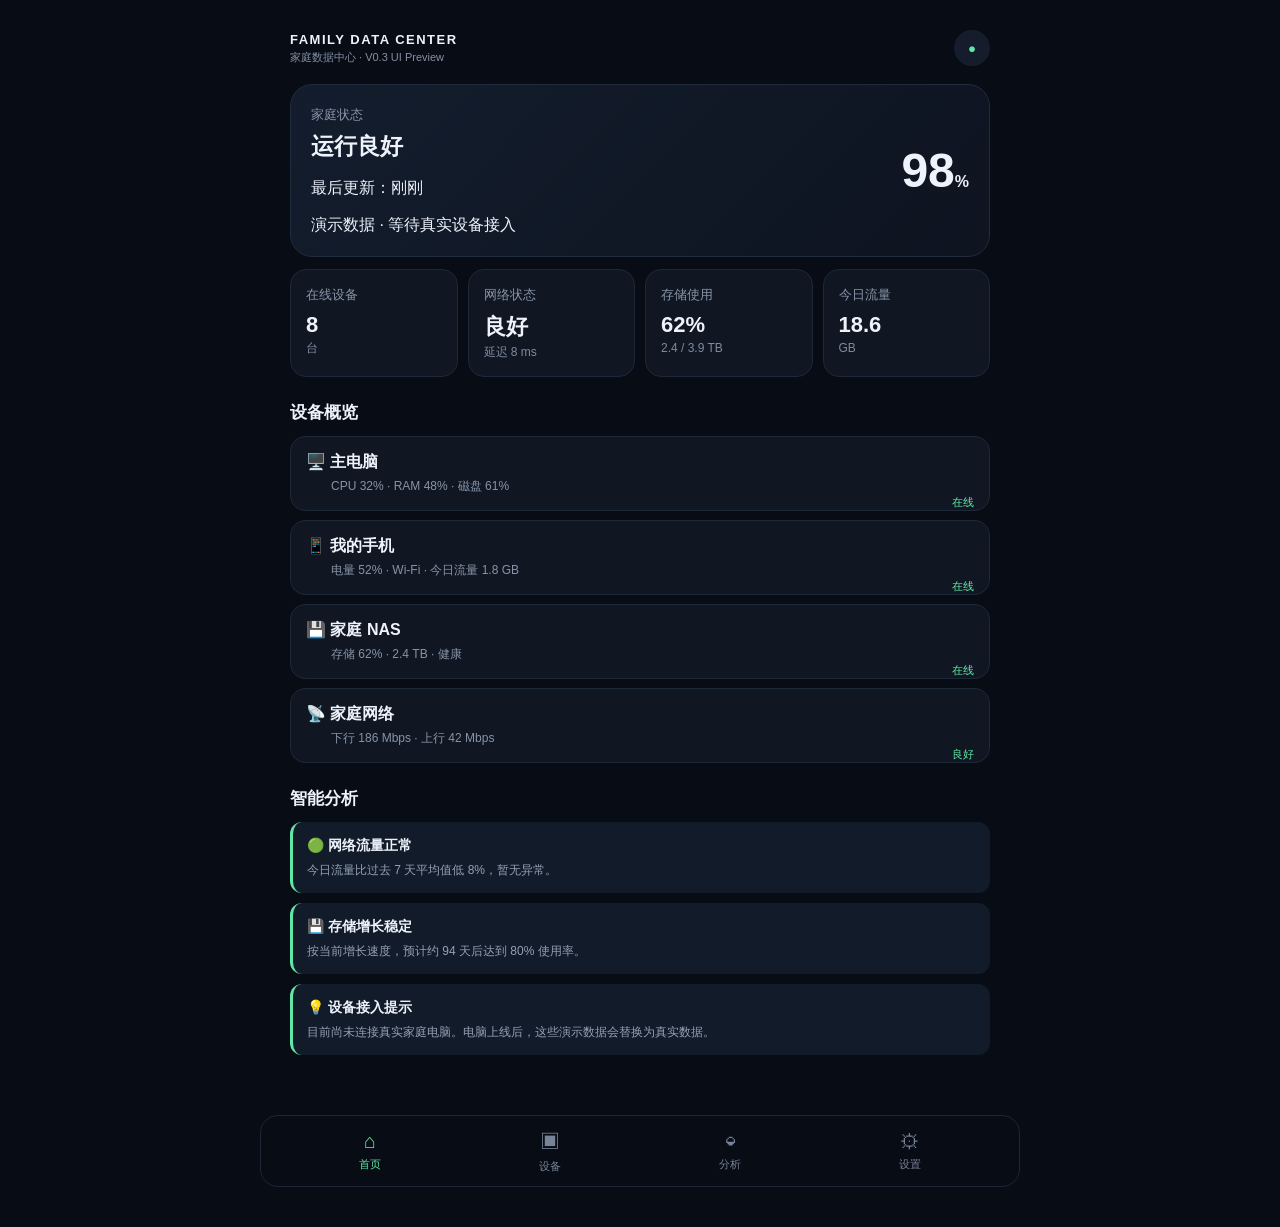
==== index.html @ 9dc11e6b "Upgrade mobile dashboard to V0.3 family data center UI" ====
<!doctype html>
<html lang="zh-CN">
<head>
  <meta charset="UTF-8" />
  <meta name="viewport" content="width=device-width, initial-scale=1, viewport-fit=cover" />
  <meta name="theme-color" content="#080c14" />
  <link rel="manifest" href="manifest.json" />
  <link rel="stylesheet" href="style.css" />
  <title>家庭数据中心</title>
</head>
<body>
  <main class="app">
    <header class="top"><div><b>FAMILY DATA CENTER</b><span>家庭数据中心 · V0.3 UI Preview</span></div><button id="notify">●</button></header>

    <section id="home" class="page active">
      <div class="hero"><div><small>家庭状态</small><h1>运行良好</h1><p>最后更新：<span id="time">刚刚</span></p><div class="source-pill">演示数据 · 等待真实设备接入</div></div><strong>98<em>%</em></strong></div>

      <div class="grid metrics">
        <article><small>在线设备</small><b>8</b><span>台</span></article>
        <article><small>网络状态</small><b>良好</b><span>延迟 8 ms</span></article>
        <article><small>存储使用</small><b>62%</b><span>2.4 / 3.9 TB</span></article>
        <article><small>今日流量</small><b>18.6</b><span>GB</span></article>
      </div>

      <h2>设备概览</h2>
      <div class="list">
        <div class="clickable" data-open="devices"><strong>🖥️ 主电脑</strong><span>CPU 32% · RAM 48% · 磁盘 61%</span><i>在线</i></div>
        <div class="clickable" data-open="devices"><strong>📱 我的手机</strong><span>电量 52% · Wi-Fi · 今日流量 1.8 GB</span><i>在线</i></div>
        <div class="clickable" data-open="devices"><strong>💾 家庭 NAS</strong><span>存储 62% · 2.4 TB · 健康</span><i>在线</i></div>
        <div class="clickable" data-open="devices"><strong>📡 家庭网络</strong><span>下行 186 Mbps · 上行 42 Mbps</span><i>良好</i></div>
      </div>

      <h2>智能分析</h2>
      <div class="insight"><b>🟢 网络流量正常</b><p>今日流量比过去 7 天平均值低 8%，暂无异常。</p></div>
      <div class="insight"><b>💾 存储增长稳定</b><p>按当前增长速度，预计约 94 天后达到 80% 使用率。</p></div>
      <div class="insight warning-insight"><b>💡 设备接入提示</b><p>目前尚未连接真实家庭电脑。电脑上线后，这些演示数据会替换为真实数据。</p></div>
    </section>

    <section id="devices" class="page">
      <h1>设备</h1><p class="sub">家庭设备统一管理</p>
      <div class="device-filter"><button class="selected">全部 8</button><button>电脑 2</button><button>手机 1</button><button>网络 1</button><button>IoT 4</button></div>
      <div class="device-card"><div class="device-title"><b>🖥️ 主电脑</b><i>● 在线</i></div><small>Windows PC · 演示数据</small><div class="bars"><span>CPU <b>32%</b><i style="width:32%"></i></span><span>RAM <b>48%</b><i style="width:48%"></i></span><span>磁盘 <b>61%</b><i style="width:61%"></i></span></div><div class="mini-grid"><span>今日流量<b>8.4 GB</b></span><span>运行时间<b>16.4 h</b></span></div></div>
      <div class="device-card"><div class="device-title"><b>📱 我的手机</b><i>● 在线</i></div><small>Android · Wi-Fi</small><div class="mini-grid"><span>电量<b>52%</b></span><span>今日流量<b>1.8 GB</b></span><span>存储<b>68%</b></span><span>网络<b>良好</b></span></div></div>
      <div class="device-card"><div class="device-title"><b>💾 家庭 NAS</b><i>● 在线</i></div><small>家庭存储服务器</small><div class="mini-grid"><span>存储<b>2.4 / 3.9 TB</b></span><span>使用率<b>62%</b></span><span>健康<b>正常</b></span><span>增长<b>+42 GB/周</b></span></div></div>
      <div class="device-card"><div class="device-title"><b>📡 路由器</b><i>● 在线</i></div><small>家庭网络核心设备</small><div class="mini-grid"><span>设备<b>8 台</b></span><span>延迟<b>8 ms</b></span><span>下行<b>186 Mbps</b></span><span>上行<b>42 Mbps</b></span></div></div>
      <div class="device-card muted-card"><b>🏠 其他 IoT 设备</b><p>电视 · 摄像头 · 智能插座 · 其他设备</p><small>4 台 · 演示占位</small></div>
    </section>

    <section id="analysis" class="page">
      <h1>分析</h1><p class="sub">家庭数据趋势与预测</p>
      <div class="period"><button class="selected">24 小时</button><button>7 天</button><button>30 天</button></div>
      <div class="chart"><div class="chart-head"><b>CPU 使用率</b><span>平均 37%</span></div><div class="columns"><i style="height:35%"></i><i style="height:42%"></i><i style="height:31%"></i><i style="height:28%"></i><i style="height:55%"></i><i style="height:47%"></i><i style="height:38%"></i><i style="height:32%"></i><i style="height:44%"></i><i style="height:36%"></i><i style="height:29%"></i><i style="height:41%"></i></div></div>
      <div class="chart"><div class="chart-head"><b>网络流量</b><span>今日 18.6 GB</span></div><div class="network-line">▁▂▃▂▄▆▅▃▂▄▃▂▅▃</div></div>
      <div class="grid stats"><article><small>平均 CPU</small><b>37%</b><span>正常</span></article><article><small>平均 RAM</small><b>45%</b><span>稳定</span></article><article><small>今日流量</small><b>18.6 GB</b><span>↓ 8%</span></article><article><small>在线时长</small><b>16.4 h</b><span>较昨日 +1.2 h</span></article></div>
      <h2>存储预测</h2><div class="forecast"><div><small>当前使用</small><b>62%</b></div><div class="forecast-bar"><i style="width:62%"></i></div><p>预计 <strong>94 天</strong> 后达到 80% 使用率；约 <strong>8.6 个月</strong>后需要扩容。</p></div>
      <h2>异常检测</h2><div class="warning">🟢 <b>暂无高优先级异常</b><span>最近检查：刚刚</span></div>
    </section>

    <section id="settings" class="page"><h1>设置</h1><p class="sub">家庭数据中心配置</p><div class="settings"><div>👤 账户与家庭 <span>›</span></div><div>📱 数据源与设备 <span>›</span></div><div>🔄 同步设置 <span>自动</span></div><div>🔔 通知 <span>已开启</span></div><div>🤖 智能分析 <span>已开启</span></div><div>🔒 隐私与安全 <span>本地优先 ›</span></div><div>🗄️ 数据保存 <span>90 天</span></div><div>ℹ️ 关于 <span>V0.3</span></div></div><div class="privacy-note">🔐 真实家庭数据不会放入这个公开预览站。以后电脑采集的数据将保存在你的私有家庭数据中心。</div></section>
  </main>
  <nav><button data-page="home" class="active">⌂<span>首页</span></button><button data-page="devices">▣<span>设备</span></button><button data-page="analysis">◒<span>分析</span></button><button data-page="settings">⚙<span>设置</span></button></nav>
  <script src="app.js"></script>
</body>
</html>
---- style.css ----
*{box-sizing:border-box}body{margin:0;background:#080c14;color:#eef3fb;font-family:-apple-system,BlinkMacSystemFont,"Segoe UI",sans-serif;padding-bottom:82px}.app{max-width:760px;margin:auto;padding:18px}.top{display:flex;justify-content:space-between;align-items:center;margin-bottom:18px}.top b{display:block;font-size:13px;letter-spacing:1.5px}.top span{font-size:11px;color:#8390a4}.top button{border:0;background:#151d2c;color:#61e6a7;border-radius:50%;width:36px;height:36px}.page{display:none}.page.active{display:block}h1{font-size:29px;margin:8px 0}h2{font-size:17px;margin:24px 0 12px}.sub,small{color:#8794a8;font-size:13px}.hero{display:flex;justify-content:space-between;align-items:center;background:linear-gradient(135deg,#131d2d,#0e1420);border:1px solid #202b3d;border-radius:22px;padding:20px;margin-bottom:12px}.hero h1{font-size:23px;margin:7px 0}.hero strong{font-size:48px}.hero em{font-size:16px;font-style:normal}.grid{display:grid;grid-template-columns:1fr 1fr;gap:10px}.metrics article,.stats article{background:#101722;border:1px solid #1d2838;border-radius:16px;padding:15px}.metrics b,.stats b{display:block;font-size:22px;margin-top:8px}.metrics span{color:#7e8ba0;font-size:12px}.list>div,.settings>div{background:#101722;border:1px solid #1d2838;border-radius:15px;padding:15px;margin:9px 0}.list span{display:block;color:#8794a8;font-size:12px;margin:5px 0 0 25px}.list i{float:right;color:#62e7a7;font-size:11px;font-style:normal}.insight{background:#111b29;border-left:3px solid #61e6a7;border-radius:12px;padding:14px;margin:10px 0}.insight b{font-size:14px}.insight p{color:#94a0b3;font-size:12px;margin:7px 0 0}.device-card,.chart{background:#101722;border:1px solid #1d2838;border-radius:17px;padding:17px;margin:11px 0}.device-card b{font-size:16px}.device-card p,.device-card small{color:#8d99ab;font-size:12px}.bars span{display:block;font-size:11px;color:#8d99ab;margin:11px 0}.bars i{display:block;height:7px;background:#61e6a7;border-radius:8px;margin-top:5px}.columns{height:130px;margin-top:15px;display:flex;align-items:flex-end;gap:5px;font-size:0;background:repeating-linear-gradient(to top,#1c2737 0 1px,transparent 1px 32px)}.columns::after{content:"";display:block;height:var(--h);background:#61e6a7}.fake-line{font-size:35px;letter-spacing:4px;color:#61e6a7;overflow:hidden;margin-top:15px}.warning{padding:15px;border-radius:14px;background:#151c27;color:#9aa6b8;margin-top:12px}.settings span{float:right;color:#7f8ca0;font-size:12px}nav{position:fixed;bottom:0;left:0;right:0;height:72px;background:rgba(9,13,21,.96);border-top:1px solid #1d2737;display:flex;justify-content:center;z-index:5}nav button{width:25%;max-width:180px;border:0;background:none;color:#778398;font-size:20px}nav button span{display:block;font-size:11px;margin-top:4px}nav button.active{color:#61e6a7}@media(min-width:700px){.grid.metrics{grid-template-columns:repeat(4,1fr)}body{padding-bottom:20px}.app{padding:30px}.page{min-height:650px}nav{position:static;border:1px solid #1d2737;border-radius:18px;margin:20px auto;max-width:760px}}
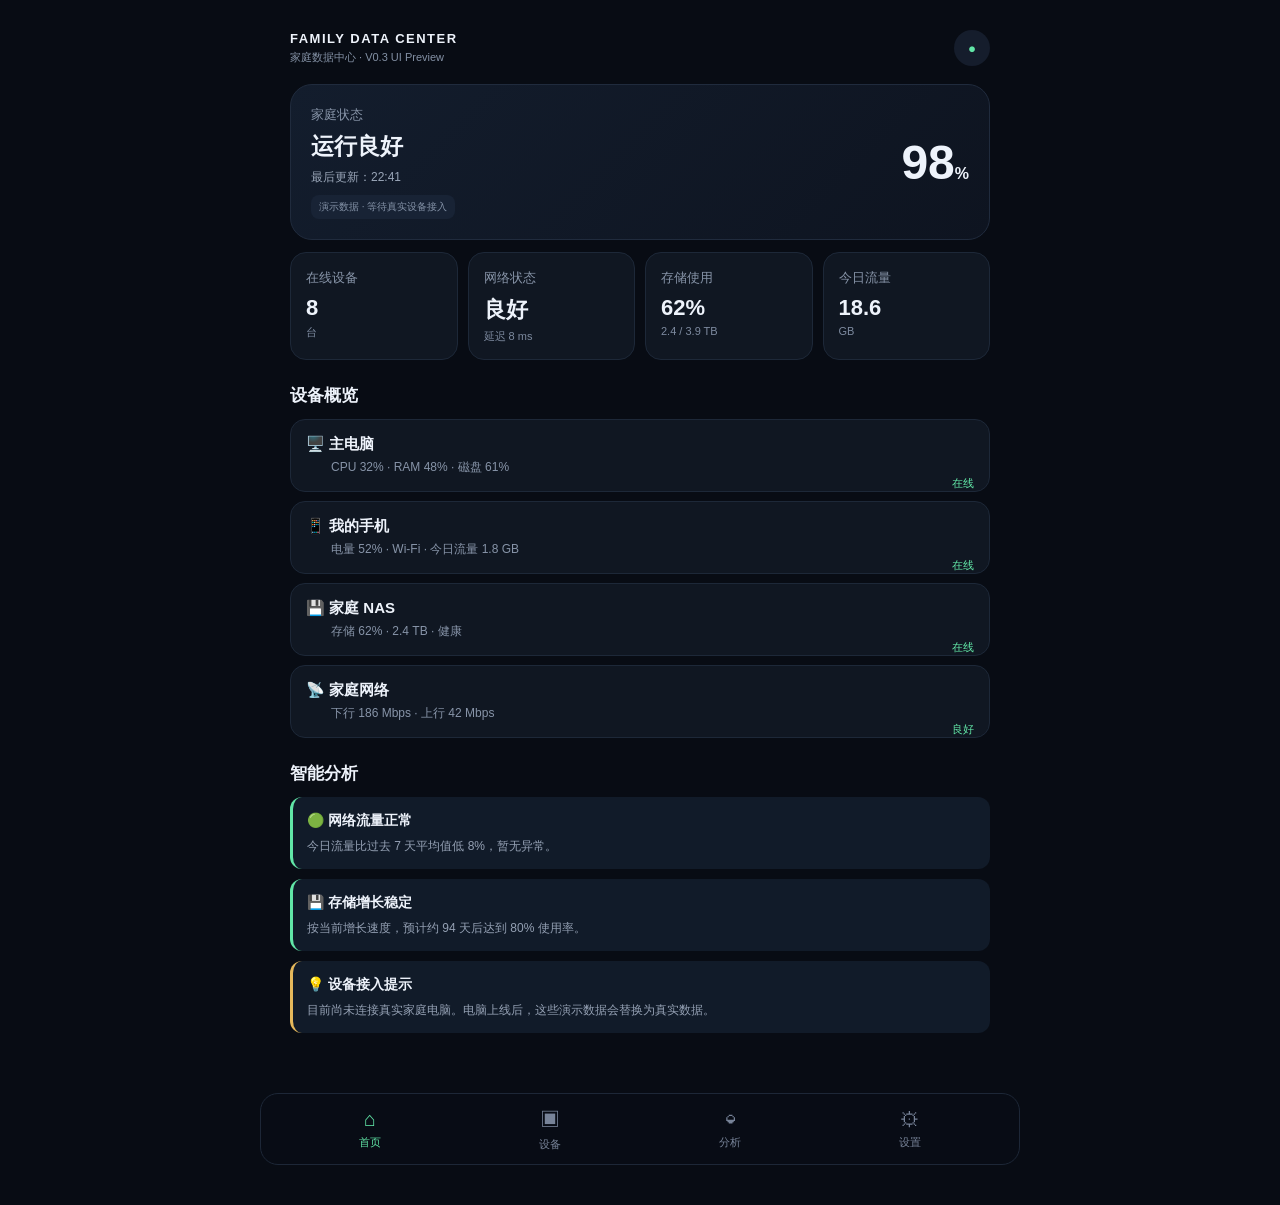
==== commit e8bff6f2: "Add V0.3 device detail screen" ====
--- a/index.html
+++ b/index.html
@@ -1,64 +1,13 @@
 <!doctype html>
 <html lang="zh-CN">
-<head>
-  <meta charset="UTF-8" />
-  <meta name="viewport" content="width=device-width, initial-scale=1, viewport-fit=cover" />
-  <meta name="theme-color" content="#080c14" />
-  <link rel="manifest" href="manifest.json" />
-  <link rel="stylesheet" href="style.css" />
-  <title>家庭数据中心</title>
-</head>
+<head><meta charset="UTF-8" /><meta name="viewport" content="width=device-width, initial-scale=1, viewport-fit=cover" /><meta name="theme-color" content="#080c14" /><link rel="manifest" href="manifest.json" /><link rel="stylesheet" href="style.css" /><title>家庭数据中心</title></head>
 <body>
-  <main class="app">
-    <header class="top"><div><b>FAMILY DATA CENTER</b><span>家庭数据中心 · V0.3 UI Preview</span></div><button id="notify">●</button></header>
-
-    <section id="home" class="page active">
-      <div class="hero"><div><small>家庭状态</small><h1>运行良好</h1><p>最后更新：<span id="time">刚刚</span></p><div class="source-pill">演示数据 · 等待真实设备接入</div></div><strong>98<em>%</em></strong></div>
-
-      <div class="grid metrics">
-        <article><small>在线设备</small><b>8</b><span>台</span></article>
-        <article><small>网络状态</small><b>良好</b><span>延迟 8 ms</span></article>
-        <article><small>存储使用</small><b>62%</b><span>2.4 / 3.9 TB</span></article>
-        <article><small>今日流量</small><b>18.6</b><span>GB</span></article>
-      </div>
-
-      <h2>设备概览</h2>
-      <div class="list">
-        <div class="clickable" data-open="devices"><strong>🖥️ 主电脑</strong><span>CPU 32% · RAM 48% · 磁盘 61%</span><i>在线</i></div>
-        <div class="clickable" data-open="devices"><strong>📱 我的手机</strong><span>电量 52% · Wi-Fi · 今日流量 1.8 GB</span><i>在线</i></div>
-        <div class="clickable" data-open="devices"><strong>💾 家庭 NAS</strong><span>存储 62% · 2.4 TB · 健康</span><i>在线</i></div>
-        <div class="clickable" data-open="devices"><strong>📡 家庭网络</strong><span>下行 186 Mbps · 上行 42 Mbps</span><i>良好</i></div>
-      </div>
-
-      <h2>智能分析</h2>
-      <div class="insight"><b>🟢 网络流量正常</b><p>今日流量比过去 7 天平均值低 8%，暂无异常。</p></div>
-      <div class="insight"><b>💾 存储增长稳定</b><p>按当前增长速度，预计约 94 天后达到 80% 使用率。</p></div>
-      <div class="insight warning-insight"><b>💡 设备接入提示</b><p>目前尚未连接真实家庭电脑。电脑上线后，这些演示数据会替换为真实数据。</p></div>
-    </section>
-
-    <section id="devices" class="page">
-      <h1>设备</h1><p class="sub">家庭设备统一管理</p>
-      <div class="device-filter"><button class="selected">全部 8</button><button>电脑 2</button><button>手机 1</button><button>网络 1</button><button>IoT 4</button></div>
-      <div class="device-card"><div class="device-title"><b>🖥️ 主电脑</b><i>● 在线</i></div><small>Windows PC · 演示数据</small><div class="bars"><span>CPU <b>32%</b><i style="width:32%"></i></span><span>RAM <b>48%</b><i style="width:48%"></i></span><span>磁盘 <b>61%</b><i style="width:61%"></i></span></div><div class="mini-grid"><span>今日流量<b>8.4 GB</b></span><span>运行时间<b>16.4 h</b></span></div></div>
-      <div class="device-card"><div class="device-title"><b>📱 我的手机</b><i>● 在线</i></div><small>Android · Wi-Fi</small><div class="mini-grid"><span>电量<b>52%</b></span><span>今日流量<b>1.8 GB</b></span><span>存储<b>68%</b></span><span>网络<b>良好</b></span></div></div>
-      <div class="device-card"><div class="device-title"><b>💾 家庭 NAS</b><i>● 在线</i></div><small>家庭存储服务器</small><div class="mini-grid"><span>存储<b>2.4 / 3.9 TB</b></span><span>使用率<b>62%</b></span><span>健康<b>正常</b></span><span>增长<b>+42 GB/周</b></span></div></div>
-      <div class="device-card"><div class="device-title"><b>📡 路由器</b><i>● 在线</i></div><small>家庭网络核心设备</small><div class="mini-grid"><span>设备<b>8 台</b></span><span>延迟<b>8 ms</b></span><span>下行<b>186 Mbps</b></span><span>上行<b>42 Mbps</b></span></div></div>
-      <div class="device-card muted-card"><b>🏠 其他 IoT 设备</b><p>电视 · 摄像头 · 智能插座 · 其他设备</p><small>4 台 · 演示占位</small></div>
-    </section>
-
-    <section id="analysis" class="page">
-      <h1>分析</h1><p class="sub">家庭数据趋势与预测</p>
-      <div class="period"><button class="selected">24 小时</button><button>7 天</button><button>30 天</button></div>
-      <div class="chart"><div class="chart-head"><b>CPU 使用率</b><span>平均 37%</span></div><div class="columns"><i style="height:35%"></i><i style="height:42%"></i><i style="height:31%"></i><i style="height:28%"></i><i style="height:55%"></i><i style="height:47%"></i><i style="height:38%"></i><i style="height:32%"></i><i style="height:44%"></i><i style="height:36%"></i><i style="height:29%"></i><i style="height:41%"></i></div></div>
-      <div class="chart"><div class="chart-head"><b>网络流量</b><span>今日 18.6 GB</span></div><div class="network-line">▁▂▃▂▄▆▅▃▂▄▃▂▅▃</div></div>
-      <div class="grid stats"><article><small>平均 CPU</small><b>37%</b><span>正常</span></article><article><small>平均 RAM</small><b>45%</b><span>稳定</span></article><article><small>今日流量</small><b>18.6 GB</b><span>↓ 8%</span></article><article><small>在线时长</small><b>16.4 h</b><span>较昨日 +1.2 h</span></article></div>
-      <h2>存储预测</h2><div class="forecast"><div><small>当前使用</small><b>62%</b></div><div class="forecast-bar"><i style="width:62%"></i></div><p>预计 <strong>94 天</strong> 后达到 80% 使用率；约 <strong>8.6 个月</strong>后需要扩容。</p></div>
-      <h2>异常检测</h2><div class="warning">🟢 <b>暂无高优先级异常</b><span>最近检查：刚刚</span></div>
-    </section>
-
-    <section id="settings" class="page"><h1>设置</h1><p class="sub">家庭数据中心配置</p><div class="settings"><div>👤 账户与家庭 <span>›</span></div><div>📱 数据源与设备 <span>›</span></div><div>🔄 同步设置 <span>自动</span></div><div>🔔 通知 <span>已开启</span></div><div>🤖 智能分析 <span>已开启</span></div><div>🔒 隐私与安全 <span>本地优先 ›</span></div><div>🗄️ 数据保存 <span>90 天</span></div><div>ℹ️ 关于 <span>V0.3</span></div></div><div class="privacy-note">🔐 真实家庭数据不会放入这个公开预览站。以后电脑采集的数据将保存在你的私有家庭数据中心。</div></section>
-  </main>
-  <nav><button data-page="home" class="active">⌂<span>首页</span></button><button data-page="devices">▣<span>设备</span></button><button data-page="analysis">◒<span>分析</span></button><button data-page="settings">⚙<span>设置</span></button></nav>
-  <script src="app.js"></script>
-</body>
-</html>+<main class="app">
+<header class="top"><div><b>FAMILY DATA CENTER</b><span>家庭数据中心 · V0.3 UI Preview</span></div><button id="notify">●</button></header>
+<section id="home" class="page active"><div class="hero"><div><small>家庭状态</small><h1>运行良好</h1><p>最后更新：<span id="time">刚刚</span></p><div class="source-pill">演示数据 · 等待真实设备接入</div></div><strong>98<em>%</em></strong></div><div class="grid metrics"><article><small>在线设备</small><b>8</b><span>台</span></article><article><small>网络状态</small><b>良好</b><span>延迟 8 ms</span></article><article><small>存储使用</small><b>62%</b><span>2.4 / 3.9 TB</span></article><article><small>今日流量</small><b>18.6</b><span>GB</span></article></div><h2>设备概览</h2><div class="list"><div class="clickable" data-open="device-detail" data-device="pc"><strong>🖥️ 主电脑</strong><span>CPU 32% · RAM 48% · 磁盘 61%</span><i>在线</i></div><div class="clickable" data-open="device-detail" data-device="phone"><strong>📱 我的手机</strong><span>电量 52% · Wi-Fi · 今日流量 1.8 GB</span><i>在线</i></div><div class="clickable" data-open="device-detail" data-device="nas"><strong>💾 家庭 NAS</strong><span>存储 62% · 2.4 TB · 健康</span><i>在线</i></div><div class="clickable" data-open="device-detail" data-device="router"><strong>📡 家庭网络</strong><span>下行 186 Mbps · 上行 42 Mbps</span><i>良好</i></div></div><h2>智能分析</h2><div class="insight"><b>🟢 网络流量正常</b><p>今日流量比过去 7 天平均值低 8%，暂无异常。</p></div><div class="insight"><b>💾 存储增长稳定</b><p>按当前增长速度，预计约 94 天后达到 80% 使用率。</p></div><div class="insight warning-insight"><b>💡 设备接入提示</b><p>目前尚未连接真实家庭电脑。电脑上线后，这些演示数据会替换为真实数据。</p></div></section>
+<section id="devices" class="page"><h1>设备</h1><p class="sub">家庭设备统一管理</p><div class="device-filter"><button class="selected">全部 8</button><button>电脑 2</button><button>手机 1</button><button>网络 1</button><button>IoT 4</button></div><div class="device-card clickable" data-open="device-detail" data-device="pc"><div class="device-title"><b>🖥️ 主电脑</b><i>● 在线</i></div><small>Windows PC · 演示数据</small><div class="bars"><span>CPU <b>32%</b><i style="width:32%"></i></span><span>RAM <b>48%</b><i style="width:48%"></i></span><span>磁盘 <b>61%</b><i style="width:61%"></i></span></div><div class="mini-grid"><span>今日流量<b>8.4 GB</b></span><span>运行时间<b>16.4 h</b></span></div><div class="tap-hint">点击查看完整数据 ›</div></div><div class="device-card clickable" data-open="device-detail" data-device="phone"><div class="device-title"><b>📱 我的手机</b><i>● 在线</i></div><small>Android · Wi-Fi</small><div class="mini-grid"><span>电量<b>52%</b></span><span>今日流量<b>1.8 GB</b></span><span>存储<b>68%</b></span><span>网络<b>良好</b></span></div><div class="tap-hint">点击查看完整数据 ›</div></div><div class="device-card clickable" data-open="device-detail" data-device="nas"><div class="device-title"><b>💾 家庭 NAS</b><i>● 在线</i></div><small>家庭存储服务器</small><div class="mini-grid"><span>存储<b>2.4 / 3.9 TB</b></span><span>使用率<b>62%</b></span><span>健康<b>正常</b></span><span>增长<b>+42 GB/周</b></span></div><div class="tap-hint">点击查看完整数据 ›</div></div><div class="device-card clickable" data-open="device-detail" data-device="router"><div class="device-title"><b>📡 路由器</b><i>● 在线</i></div><small>家庭网络核心设备</small><div class="mini-grid"><span>设备<b>8 台</b></span><span>延迟<b>8 ms</b></span><span>下行<b>186 Mbps</b></span><span>上行<b>42 Mbps</b></span></div><div class="tap-hint">点击查看完整数据 ›</div></div><div class="device-card muted-card"><b>🏠 其他 IoT 设备</b><p>电视 · 摄像头 · 智能插座 · 其他设备</p><small>4 台 · 演示占位</small></div></section>
+<section id="device-detail" class="page"><button class="back-btn" data-back="devices">‹ 返回设备</button><div class="detail-head"><div><div id="detail-icon" class="detail-icon">🖥️</div><small id="detail-type">Windows PC</small><h1 id="detail-name">主电脑</h1><span class="online-badge">● 在线</span></div></div><div class="grid detail-stats"><article><small>CPU</small><b id="detail-cpu">32%</b><span>当前使用率</span></article><article><small>RAM</small><b id="detail-ram">48%</b><span>当前使用率</span></article><article><small>磁盘</small><b id="detail-disk">61%</b><span>当前使用率</span></article><article><small>今日流量</small><b id="detail-traffic">8.4 GB</b><span>上传 + 下载</span></article></div><div class="chart"><div class="chart-head"><b>最近 24 小时</b><span>CPU</span></div><div class="columns"><i style="height:32%"></i><i style="height:38%"></i><i style="height:27%"></i><i style="height:44%"></i><i style="height:52%"></i><i style="height:41%"></i><i style="height:35%"></i><i style="height:48%"></i><i style="height:37%"></i><i style="height:30%"></i><i style="height:43%"></i><i style="height:34%"></i></div></div><div class="detail-section"><h2>设备信息</h2><div class="info-list"><div>状态 <b>在线</b></div><div>首次接入 <b>今天</b></div><div>最后更新 <b id="detail-updated">刚刚</b></div><div>数据来源 <b>演示数据</b></div></div></div><div class="detail-section"><h2>智能判断</h2><div class="insight"><b>🟢 当前状态正常</b><p>CPU、内存和网络活动都在正常范围内，暂未发现异常。</p></div></div></section>
+<section id="analysis" class="page"><h1>分析</h1><p class="sub">家庭数据趋势与预测</p><div class="period"><button class="selected">24 小时</button><button>7 天</button><button>30 天</button></div><div class="chart"><div class="chart-head"><b>CPU 使用率</b><span>平均 37%</span></div><div class="columns"><i style="height:35%"></i><i style="height:42%"></i><i style="height:31%"></i><i style="height:28%"></i><i style="height:55%"></i><i style="height:47%"></i><i style="height:38%"></i><i style="height:32%"></i><i style="height:44%"></i><i style="height:36%"></i><i style="height:29%"></i><i style="height:41%"></i></div></div><div class="chart"><div class="chart-head"><b>网络流量</b><span>今日 18.6 GB</span></div><div class="network-line">▁▂▃▂▄▆▅▃▂▄▃▂▅▃</div></div><div class="grid stats"><article><small>平均 CPU</small><b>37%</b><span>正常</span></article><article><small>平均 RAM</small><b>45%</b><span>稳定</span></article><article><small>今日流量</small><b>18.6 GB</b><span>↓ 8%</span></article><article><small>在线时长</small><b>16.4 h</b><span>较昨日 +1.2 h</span></article></div><h2>存储预测</h2><div class="forecast"><div><small>当前使用</small><b>62%</b></div><div class="forecast-bar"><i style="width:62%"></i></div><p>预计 <strong>94 天</strong> 后达到 80% 使用率；约 <strong>8.6 个月</strong>后需要扩容。</p></div><h2>异常检测</h2><div class="warning">🟢 <b>暂无高优先级异常</b><span>最近检查：刚刚</span></div></section>
+<section id="settings" class="page"><h1>设置</h1><p class="sub">家庭数据中心配置</p><div class="settings"><div>👤 账户与家庭 <span>›</span></div><div>📱 数据源与设备 <span>›</span></div><div>🔄 同步设置 <span>自动</span></div><div>🔔 通知 <span>已开启</span></div><div>🤖 智能分析 <span>已开启</span></div><div>🔒 隐私与安全 <span>本地优先 ›</span></div><div>🗄️ 数据保存 <span>90 天</span></div><div>ℹ️ 关于 <span>V0.3</span></div></div><div class="privacy-note">🔐 真实家庭数据不会放入这个公开预览站。以后电脑采集的数据将保存在你的私有家庭数据中心。</div></section>
+</main><nav><button data-page="home" class="active">⌂<span>首页</span></button><button data-page="devices">▣<span>设备</span></button><button data-page="analysis">◒<span>分析</span></button><button data-page="settings">⚙<span>设置</span></button></nav><script src="app.js"></script>
+</body></html>
--- a/style.css
+++ b/style.css
@@ -1 +1 @@
-*{box-sizing:border-box}body{margin:0;background:#080c14;color:#eef3fb;font-family:-apple-system,BlinkMacSystemFont,"Segoe UI",sans-serif;padding-bottom:82px}.app{max-width:760px;margin:auto;padding:18px}.top{display:flex;justify-content:space-between;align-items:center;margin-bottom:18px}.top b{display:block;font-size:13px;letter-spacing:1.5px}.top span{font-size:11px;color:#8390a4}.top button{border:0;background:#151d2c;color:#61e6a7;border-radius:50%;width:36px;height:36px}.page{display:none}.page.active{display:block}h1{font-size:29px;margin:8px 0}h2{font-size:17px;margin:24px 0 12px}.sub,small{color:#8794a8;font-size:13px}.hero{display:flex;justify-content:space-between;align-items:center;background:linear-gradient(135deg,#131d2d,#0e1420);border:1px solid #202b3d;border-radius:22px;padding:20px;margin-bottom:12px}.hero h1{font-size:23px;margin:7px 0}.hero strong{font-size:48px}.hero em{font-size:16px;font-style:normal}.grid{display:grid;grid-template-columns:1fr 1fr;gap:10px}.metrics article,.stats article{background:#101722;border:1px solid #1d2838;border-radius:16px;padding:15px}.metrics b,.stats b{display:block;font-size:22px;margin-top:8px}.metrics span{color:#7e8ba0;font-size:12px}.list>div,.settings>div{background:#101722;border:1px solid #1d2838;border-radius:15px;padding:15px;margin:9px 0}.list span{display:block;color:#8794a8;font-size:12px;margin:5px 0 0 25px}.list i{float:right;color:#62e7a7;font-size:11px;font-style:normal}.insight{background:#111b29;border-left:3px solid #61e6a7;border-radius:12px;padding:14px;margin:10px 0}.insight b{font-size:14px}.insight p{color:#94a0b3;font-size:12px;margin:7px 0 0}.device-card,.chart{background:#101722;border:1px solid #1d2838;border-radius:17px;padding:17px;margin:11px 0}.device-card b{font-size:16px}.device-card p,.device-card small{color:#8d99ab;font-size:12px}.bars span{display:block;font-size:11px;color:#8d99ab;margin:11px 0}.bars i{display:block;height:7px;background:#61e6a7;border-radius:8px;margin-top:5px}.columns{height:130px;margin-top:15px;display:flex;align-items:flex-end;gap:5px;font-size:0;background:repeating-linear-gradient(to top,#1c2737 0 1px,transparent 1px 32px)}.columns::after{content:"";display:block;height:var(--h);background:#61e6a7}.fake-line{font-size:35px;letter-spacing:4px;color:#61e6a7;overflow:hidden;margin-top:15px}.warning{padding:15px;border-radius:14px;background:#151c27;color:#9aa6b8;margin-top:12px}.settings span{float:right;color:#7f8ca0;font-size:12px}nav{position:fixed;bottom:0;left:0;right:0;height:72px;background:rgba(9,13,21,.96);border-top:1px solid #1d2737;display:flex;justify-content:center;z-index:5}nav button{width:25%;max-width:180px;border:0;background:none;color:#778398;font-size:20px}nav button span{display:block;font-size:11px;margin-top:4px}nav button.active{color:#61e6a7}@media(min-width:700px){.grid.metrics{grid-template-columns:repeat(4,1fr)}body{padding-bottom:20px}.app{padding:30px}.page{min-height:650px}nav{position:static;border:1px solid #1d2737;border-radius:18px;margin:20px auto;max-width:760px}}
+*{box-sizing:border-box}body{margin:0;background:#080c14;color:#eef3fb;font-family:-apple-system,BlinkMacSystemFont,"Segoe UI",sans-serif;padding-bottom:82px}.app{max-width:760px;margin:auto;padding:18px}.top{display:flex;justify-content:space-between;align-items:center;margin-bottom:18px}.top b{display:block;font-size:13px;letter-spacing:1.5px}.top span{display:block;font-size:11px;color:#8390a4;margin-top:4px}.top button{border:0;background:#151d2c;color:#61e6a7;border-radius:50%;width:36px;height:36px}.page{display:none}.page.active{display:block}h1{font-size:29px;margin:8px 0}h2{font-size:17px;margin:24px 0 12px}.sub,small{color:#8794a8;font-size:13px}.hero{display:flex;justify-content:space-between;align-items:center;background:linear-gradient(135deg,#131d2d,#0e1420);border:1px solid #202b3d;border-radius:22px;padding:20px;margin-bottom:12px}.hero h1{font-size:23px;margin:7px 0}.hero strong{font-size:48px}.hero em{font-size:16px;font-style:normal}.hero p{margin:0 0 9px;color:#9aa6b8;font-size:12px}.source-pill{display:inline-block;padding:5px 8px;border-radius:8px;background:#182335;color:#8492a7;font-size:10px}.grid{display:grid;grid-template-columns:1fr 1fr;gap:10px}.metrics article,.stats article{background:#101722;border:1px solid #1d2838;border-radius:16px;padding:15px}.metrics b,.stats b{display:block;font-size:22px;margin-top:8px}.metrics span,.stats span{color:#7e8ba0;font-size:11px;display:block;margin-top:4px}.list>div,.settings>div{background:#101722;border:1px solid #1d2838;border-radius:15px;padding:15px;margin:9px 0}.list .clickable{cursor:pointer}.list strong{font-size:15px}.list span{display:block;color:#8794a8;font-size:12px;margin:5px 0 0 25px}.list i{float:right;color:#62e7a7;font-size:11px;font-style:normal}.insight{background:#111b29;border-left:3px solid #61e6a7;border-radius:12px;padding:14px;margin:10px 0}.warning-insight{border-left-color:#e5b85b}.insight b{font-size:14px}.insight p{color:#94a0b3;font-size:12px;margin:7px 0 0;line-height:1.5}.device-filter,.period{display:flex;gap:7px;overflow:auto;padding:3px 0 7px}.device-filter button,.period button{flex:none;border:1px solid #263348;background:#101722;color:#8e9bae;border-radius:9px;padding:7px 10px;font-size:11px}.device-filter .selected,.period .selected{color:#61e6a7;border-color:#37634f}.device-card,.chart,.forecast{background:#101722;border:1px solid #1d2838;border-radius:17px;padding:17px;margin:11px 0}.device-title{display:flex;justify-content:space-between;align-items:center}.device-title b{font-size:16px}.device-title i{color:#61e6a7;font-size:11px;font-style:normal}.device-card>small,.device-card p{color:#8d99ab;font-size:12px}.bars span{display:block;font-size:11px;color:#8d99ab;margin:11px 0}.bars span b{float:right;color:#b3bdca;font-size:11px}.bars i{display:block;height:7px;background:#61e6a7;border-radius:8px;margin-top:5px}.mini-grid{display:grid;grid-template-columns:1fr 1fr;gap:8px;margin-top:14px}.mini-grid span{background:#0b111b;border-radius:10px;padding:9px;color:#7f8da0;font-size:10px}.mini-grid b{display:block;color:#d7dee8;font-size:12px;margin-top:3px}.muted-card{opacity:.75}.chart-head{display:flex;justify-content:space-between;align-items:center}.chart-head span{font-size:11px;color:#8794a8}.columns{height:130px;margin-top:15px;display:flex;align-items:flex-end;gap:6px;background:repeating-linear-gradient(to top,#1c2737 0 1px,transparent 1px 32px);padding:0 3px}.columns i{display:block;flex:1;min-height:8px;background:#61e6a7;border-radius:5px 5px 1px 1px}.network-line{font-size:34px;letter-spacing:4px;color:#61e6a7;overflow:hidden;margin-top:14px;line-height:1}.forecast>div:first-child{display:flex;justify-content:space-between;align-items:center}.forecast b{font-size:22px}.forecast-bar{height:9px;background:#1d2939;border-radius:8px;margin:14px 0 10px;overflow:hidden}.forecast-bar i{display:block;height:100%;background:#61e6a7;border-radius:8px}.forecast p{color:#8d99ab;font-size:12px;line-height:1.5}.warning{padding:14px;border-radius:14px;background:#111a26;color:#8fa0b5;margin-top:12px}.warning span{display:block;font-size:10px;margin-top:6px;color:#69778b}.settings span{float:right;color:#7f8ca0;font-size:12px}.privacy-note{margin-top:14px;padding:13px;border-radius:12px;background:#101722;color:#7f8da0;font-size:11px;line-height:1.5}nav{position:fixed;bottom:0;left:0;right:0;height:72px;background:rgba(9,13,21,.97);border-top:1px solid #1d2737;display:flex;justify-content:center;z-index:5}nav button{width:25%;max-width:180px;border:0;background:none;color:#778398;font-size:20px}nav button span{display:block;font-size:11px;margin-top:4px}nav button.active{color:#61e6a7}@media(min-width:700px){.grid.metrics{grid-template-columns:repeat(4,1fr)}body{padding-bottom:20px}.app{padding:30px}.page{min-height:650px}nav{position:static;border:1px solid #1d2737;border-radius:18px;margin:20px auto;max-width:760px}}
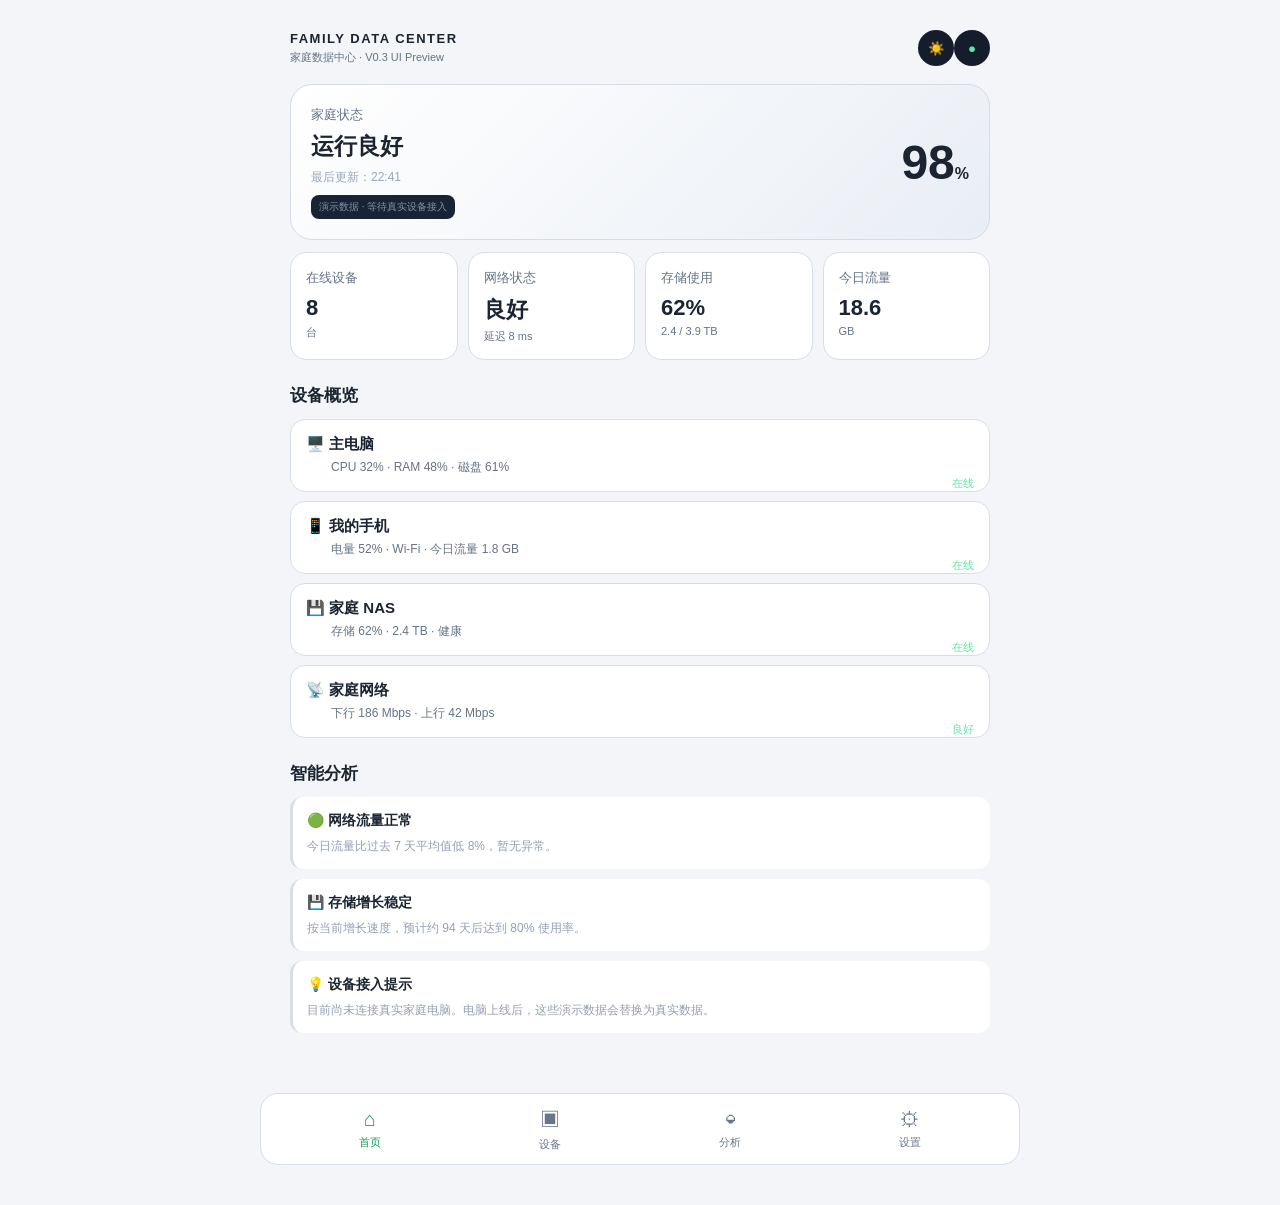
==== commit 17a5328f: "Add homepage day/night mode toggle" ====
--- a/index.html
+++ b/index.html
@@ -3,7 +3,7 @@
 <head><meta charset="UTF-8" /><meta name="viewport" content="width=device-width, initial-scale=1, viewport-fit=cover" /><meta name="theme-color" content="#080c14" /><link rel="manifest" href="manifest.json" /><link rel="stylesheet" href="style.css" /><title>家庭数据中心</title></head>
 <body>
 <main class="app">
-<header class="top"><div><b>FAMILY DATA CENTER</b><span>家庭数据中心 · V0.3 UI Preview</span></div><button id="notify">●</button></header>
+<header class="top"><div><b>FAMILY DATA CENTER</b><span>家庭数据中心 · V0.3 UI Preview</span></div><div class="top-actions"><button id="theme-toggle" aria-label="切换日间模式" title="切换日间模式">☀️</button><button id="notify" aria-label="通知">●</button></div></header>
 <section id="home" class="page active"><div class="hero"><div><small>家庭状态</small><h1>运行良好</h1><p>最后更新：<span id="time">刚刚</span></p><div class="source-pill">演示数据 · 等待真实设备接入</div></div><strong>98<em>%</em></strong></div><div class="grid metrics"><article><small>在线设备</small><b>8</b><span>台</span></article><article><small>网络状态</small><b>良好</b><span>延迟 8 ms</span></article><article><small>存储使用</small><b>62%</b><span>2.4 / 3.9 TB</span></article><article><small>今日流量</small><b>18.6</b><span>GB</span></article></div><h2>设备概览</h2><div class="list"><div class="clickable" data-open="device-detail" data-device="pc"><strong>🖥️ 主电脑</strong><span>CPU 32% · RAM 48% · 磁盘 61%</span><i>在线</i></div><div class="clickable" data-open="device-detail" data-device="phone"><strong>📱 我的手机</strong><span>电量 52% · Wi-Fi · 今日流量 1.8 GB</span><i>在线</i></div><div class="clickable" data-open="device-detail" data-device="nas"><strong>💾 家庭 NAS</strong><span>存储 62% · 2.4 TB · 健康</span><i>在线</i></div><div class="clickable" data-open="device-detail" data-device="router"><strong>📡 家庭网络</strong><span>下行 186 Mbps · 上行 42 Mbps</span><i>良好</i></div></div><h2>智能分析</h2><div class="insight"><b>🟢 网络流量正常</b><p>今日流量比过去 7 天平均值低 8%，暂无异常。</p></div><div class="insight"><b>💾 存储增长稳定</b><p>按当前增长速度，预计约 94 天后达到 80% 使用率。</p></div><div class="insight warning-insight"><b>💡 设备接入提示</b><p>目前尚未连接真实家庭电脑。电脑上线后，这些演示数据会替换为真实数据。</p></div></section>
 <section id="devices" class="page"><h1>设备</h1><p class="sub">家庭设备统一管理</p><div class="device-filter"><button class="selected">全部 8</button><button>电脑 2</button><button>手机 1</button><button>网络 1</button><button>IoT 4</button></div><div class="device-card clickable" data-open="device-detail" data-device="pc"><div class="device-title"><b>🖥️ 主电脑</b><i>● 在线</i></div><small>Windows PC · 演示数据</small><div class="bars"><span>CPU <b>32%</b><i style="width:32%"></i></span><span>RAM <b>48%</b><i style="width:48%"></i></span><span>磁盘 <b>61%</b><i style="width:61%"></i></span></div><div class="mini-grid"><span>今日流量<b>8.4 GB</b></span><span>运行时间<b>16.4 h</b></span></div><div class="tap-hint">点击查看完整数据 ›</div></div><div class="device-card clickable" data-open="device-detail" data-device="phone"><div class="device-title"><b>📱 我的手机</b><i>● 在线</i></div><small>Android · Wi-Fi</small><div class="mini-grid"><span>电量<b>52%</b></span><span>今日流量<b>1.8 GB</b></span><span>存储<b>68%</b></span><span>网络<b>良好</b></span></div><div class="tap-hint">点击查看完整数据 ›</div></div><div class="device-card clickable" data-open="device-detail" data-device="nas"><div class="device-title"><b>💾 家庭 NAS</b><i>● 在线</i></div><small>家庭存储服务器</small><div class="mini-grid"><span>存储<b>2.4 / 3.9 TB</b></span><span>使用率<b>62%</b></span><span>健康<b>正常</b></span><span>增长<b>+42 GB/周</b></span></div><div class="tap-hint">点击查看完整数据 ›</div></div><div class="device-card clickable" data-open="device-detail" data-device="router"><div class="device-title"><b>📡 路由器</b><i>● 在线</i></div><small>家庭网络核心设备</small><div class="mini-grid"><span>设备<b>8 台</b></span><span>延迟<b>8 ms</b></span><span>下行<b>186 Mbps</b></span><span>上行<b>42 Mbps</b></span></div><div class="tap-hint">点击查看完整数据 ›</div></div><div class="device-card muted-card"><b>🏠 其他 IoT 设备</b><p>电视 · 摄像头 · 智能插座 · 其他设备</p><small>4 台 · 演示占位</small></div></section>
 <section id="device-detail" class="page"><button class="back-btn" data-back="devices">‹ 返回设备</button><div class="detail-head"><div><div id="detail-icon" class="detail-icon">🖥️</div><small id="detail-type">Windows PC</small><h1 id="detail-name">主电脑</h1><span class="online-badge">● 在线</span></div></div><div class="grid detail-stats"><article><small>CPU</small><b id="detail-cpu">32%</b><span>当前使用率</span></article><article><small>RAM</small><b id="detail-ram">48%</b><span>当前使用率</span></article><article><small>磁盘</small><b id="detail-disk">61%</b><span>当前使用率</span></article><article><small>今日流量</small><b id="detail-traffic">8.4 GB</b><span>上传 + 下载</span></article></div><div class="chart"><div class="chart-head"><b>最近 24 小时</b><span>CPU</span></div><div class="columns"><i style="height:32%"></i><i style="height:38%"></i><i style="height:27%"></i><i style="height:44%"></i><i style="height:52%"></i><i style="height:41%"></i><i style="height:35%"></i><i style="height:48%"></i><i style="height:37%"></i><i style="height:30%"></i><i style="height:43%"></i><i style="height:34%"></i></div></div><div class="detail-section"><h2>设备信息</h2><div class="info-list"><div>状态 <b>在线</b></div><div>首次接入 <b>今天</b></div><div>最后更新 <b id="detail-updated">刚刚</b></div><div>数据来源 <b>演示数据</b></div></div></div><div class="detail-section"><h2>智能判断</h2><div class="insight"><b>🟢 当前状态正常</b><p>CPU、内存和网络活动都在正常范围内，暂未发现异常。</p></div></div></section>
--- a/style.css
+++ b/style.css
@@ -1 +1 @@
-*{box-sizing:border-box}body{margin:0;background:#080c14;color:#eef3fb;font-family:-apple-system,BlinkMacSystemFont,"Segoe UI",sans-serif;padding-bottom:82px}.app{max-width:760px;margin:auto;padding:18px}.top{display:flex;justify-content:space-between;align-items:center;margin-bottom:18px}.top b{display:block;font-size:13px;letter-spacing:1.5px}.top span{display:block;font-size:11px;color:#8390a4;margin-top:4px}.top button{border:0;background:#151d2c;color:#61e6a7;border-radius:50%;width:36px;height:36px}.page{display:none}.page.active{display:block}h1{font-size:29px;margin:8px 0}h2{font-size:17px;margin:24px 0 12px}.sub,small{color:#8794a8;font-size:13px}.hero{display:flex;justify-content:space-between;align-items:center;background:linear-gradient(135deg,#131d2d,#0e1420);border:1px solid #202b3d;border-radius:22px;padding:20px;margin-bottom:12px}.hero h1{font-size:23px;margin:7px 0}.hero strong{font-size:48px}.hero em{font-size:16px;font-style:normal}.hero p{margin:0 0 9px;color:#9aa6b8;font-size:12px}.source-pill{display:inline-block;padding:5px 8px;border-radius:8px;background:#182335;color:#8492a7;font-size:10px}.grid{display:grid;grid-template-columns:1fr 1fr;gap:10px}.metrics article,.stats article{background:#101722;border:1px solid #1d2838;border-radius:16px;padding:15px}.metrics b,.stats b{display:block;font-size:22px;margin-top:8px}.metrics span,.stats span{color:#7e8ba0;font-size:11px;display:block;margin-top:4px}.list>div,.settings>div{background:#101722;border:1px solid #1d2838;border-radius:15px;padding:15px;margin:9px 0}.list .clickable{cursor:pointer}.list strong{font-size:15px}.list span{display:block;color:#8794a8;font-size:12px;margin:5px 0 0 25px}.list i{float:right;color:#62e7a7;font-size:11px;font-style:normal}.insight{background:#111b29;border-left:3px solid #61e6a7;border-radius:12px;padding:14px;margin:10px 0}.warning-insight{border-left-color:#e5b85b}.insight b{font-size:14px}.insight p{color:#94a0b3;font-size:12px;margin:7px 0 0;line-height:1.5}.device-filter,.period{display:flex;gap:7px;overflow:auto;padding:3px 0 7px}.device-filter button,.period button{flex:none;border:1px solid #263348;background:#101722;color:#8e9bae;border-radius:9px;padding:7px 10px;font-size:11px}.device-filter .selected,.period .selected{color:#61e6a7;border-color:#37634f}.device-card,.chart,.forecast{background:#101722;border:1px solid #1d2838;border-radius:17px;padding:17px;margin:11px 0}.device-title{display:flex;justify-content:space-between;align-items:center}.device-title b{font-size:16px}.device-title i{color:#61e6a7;font-size:11px;font-style:normal}.device-card>small,.device-card p{color:#8d99ab;font-size:12px}.bars span{display:block;font-size:11px;color:#8d99ab;margin:11px 0}.bars span b{float:right;color:#b3bdca;font-size:11px}.bars i{display:block;height:7px;background:#61e6a7;border-radius:8px;margin-top:5px}.mini-grid{display:grid;grid-template-columns:1fr 1fr;gap:8px;margin-top:14px}.mini-grid span{background:#0b111b;border-radius:10px;padding:9px;color:#7f8da0;font-size:10px}.mini-grid b{display:block;color:#d7dee8;font-size:12px;margin-top:3px}.muted-card{opacity:.75}.chart-head{display:flex;justify-content:space-between;align-items:center}.chart-head span{font-size:11px;color:#8794a8}.columns{height:130px;margin-top:15px;display:flex;align-items:flex-end;gap:6px;background:repeating-linear-gradient(to top,#1c2737 0 1px,transparent 1px 32px);padding:0 3px}.columns i{display:block;flex:1;min-height:8px;background:#61e6a7;border-radius:5px 5px 1px 1px}.network-line{font-size:34px;letter-spacing:4px;color:#61e6a7;overflow:hidden;margin-top:14px;line-height:1}.forecast>div:first-child{display:flex;justify-content:space-between;align-items:center}.forecast b{font-size:22px}.forecast-bar{height:9px;background:#1d2939;border-radius:8px;margin:14px 0 10px;overflow:hidden}.forecast-bar i{display:block;height:100%;background:#61e6a7;border-radius:8px}.forecast p{color:#8d99ab;font-size:12px;line-height:1.5}.warning{padding:14px;border-radius:14px;background:#111a26;color:#8fa0b5;margin-top:12px}.warning span{display:block;font-size:10px;margin-top:6px;color:#69778b}.settings span{float:right;color:#7f8ca0;font-size:12px}.privacy-note{margin-top:14px;padding:13px;border-radius:12px;background:#101722;color:#7f8da0;font-size:11px;line-height:1.5}nav{position:fixed;bottom:0;left:0;right:0;height:72px;background:rgba(9,13,21,.97);border-top:1px solid #1d2737;display:flex;justify-content:center;z-index:5}nav button{width:25%;max-width:180px;border:0;background:none;color:#778398;font-size:20px}nav button span{display:block;font-size:11px;margin-top:4px}nav button.active{color:#61e6a7}@media(min-width:700px){.grid.metrics{grid-template-columns:repeat(4,1fr)}body{padding-bottom:20px}.app{padding:30px}.page{min-height:650px}nav{position:static;border:1px solid #1d2737;border-radius:18px;margin:20px auto;max-width:760px}}+*{box-sizing:border-box}body{margin:0;background:#080c14;color:#eef3fb;font-family:-apple-system,BlinkMacSystemFont,"Segoe UI",sans-serif;padding-bottom:82px}.app{max-width:760px;margin:auto;padding:18px}.top{display:flex;justify-content:space-between;align-items:center;margin-bottom:18px}.top b{display:block;font-size:13px;letter-spacing:1.5px}.top span{display:block;font-size:11px;color:#8390a4;margin-top:4px}.top button{border:0;background:#151d2c;color:#61e6a7;border-radius:50%;width:36px;height:36px}.page{display:none}.page.active{display:block}h1{font-size:29px;margin:8px 0}h2{font-size:17px;margin:24px 0 12px}.sub,small{color:#8794a8;font-size:13px}.hero{display:flex;justify-content:space-between;align-items:center;background:linear-gradient(135deg,#131d2d,#0e1420);border:1px solid #202b3d;border-radius:22px;padding:20px;margin-bottom:12px}.hero h1{font-size:23px;margin:7px 0}.hero strong{font-size:48px}.hero em{font-size:16px;font-style:normal}.hero p{margin:0 0 9px;color:#9aa6b8;font-size:12px}.source-pill{display:inline-block;padding:5px 8px;border-radius:8px;background:#182335;color:#8492a7;font-size:10px}.grid{display:grid;grid-template-columns:1fr 1fr;gap:10px}.metrics article,.stats article,.detail-stats article{background:#101722;border:1px solid #1d2838;border-radius:16px;padding:15px}.metrics b,.stats b,.detail-stats b{display:block;font-size:22px;margin-top:8px}.metrics span,.stats span,.detail-stats span{color:#7e8ba0;font-size:11px;display:block;margin-top:4px}.list>div,.settings>div{background:#101722;border:1px solid #1d2838;border-radius:15px;padding:15px;margin:9px 0}.list .clickable,.device-card.clickable{cursor:pointer}.list strong{font-size:15px}.list span{display:block;color:#8794a8;font-size:12px;margin:5px 0 0 25px}.list i{float:right;color:#62e7a7;font-size:11px;font-style:normal}.insight{background:#111b29;border-left:3px solid #61e6a7;border-radius:12px;padding:14px;margin:10px 0}.warning-insight{border-left-color:#e5b85b}.insight b{font-size:14px}.insight p{color:#94a0b3;font-size:12px;margin:7px 0 0;line-height:1.5}.device-filter,.period{display:flex;gap:7px;overflow:auto;padding:3px 0 7px}.device-filter button,.period button{flex:none;border:1px solid #263348;background:#101722;color:#8e9bae;border-radius:9px;padding:7px 10px;font-size:11px}.device-filter .selected,.period .selected{color:#61e6a7;border-color:#37634f}.device-card,.chart,.forecast{background:#101722;border:1px solid #1d2838;border-radius:17px;padding:17px;margin:11px 0}.device-title{display:flex;justify-content:space-between;align-items:center}.device-title b{font-size:16px}.device-title i,.online-badge{color:#61e6a7;font-size:11px;font-style:normal}.device-card>small,.device-card p{color:#8d99ab;font-size:12px}.bars span{display:block;font-size:11px;color:#8d99ab;margin:11px 0}.bars span b{float:right;color:#b3bdca;font-size:11px}.bars i{display:block;height:7px;background:#61e6a7;border-radius:8px;margin-top:5px}.mini-grid{display:grid;grid-template-columns:1fr 1fr;gap:8px;margin-top:14px}.mini-grid span{background:#0b111b;border-radius:10px;padding:9px;color:#7f8da0;font-size:10px}.mini-grid b{display:block;color:#d7dee8;font-size:12px;margin-top:3px}.tap-hint{margin-top:12px;color:#61e6a7;font-size:11px;text-align:right}.muted-card{opacity:.75}.back-btn{border:0;background:#101722;color:#9aa7b9;border-radius:10px;padding:8px 11px;font-size:12px;margin-bottom:18px}.detail-head{background:linear-gradient(135deg,#131d2d,#0e1420);border:1px solid #202b3d;border-radius:18px;padding:18px;margin-bottom:12px}.detail-icon{font-size:32px;margin-bottom:5px}.detail-head h1{margin:3px 0 8px}.detail-section h2{margin-top:22px}.info-list{background:#101722;border:1px solid #1d2838;border-radius:15px;overflow:hidden}.info-list div{display:flex;justify-content:space-between;padding:13px 15px;border-bottom:1px solid #1d2838;color:#7f8da0;font-size:12px}.info-list div:last-child{border-bottom:0}.info-list b{color:#d4dce6;font-weight:500}.chart-head{display:flex;justify-content:space-between;align-items:center}.columns{height:130px;margin-top:15px;display:flex;align-items:flex-end;gap:6px;background:repeating-linear-gradient(to top,#1c2737 0 1px,transparent 1px 32px);padding:0 3px}.columns i{display:block;flex:1;min-height:8px;background:#61e6a7;border-radius:5px 5px 1px 1px}.network-line{font-size:34px;letter-spacing:4px;color:#61e6a7;overflow:hidden;margin-top:14px;line-height:1}.forecast>div:first-child{display:flex;justify-content:space-between;align-items:center}.forecast b{font-size:22px}.forecast-bar{height:9px;background:#1d2939;border-radius:8px;margin:14px 0 10px;overflow:hidden}.forecast-bar i{display:block;height:100%;background:#61e6a7;border-radius:8px}.forecast p{color:#8d99ab;font-size:12px;line-height:1.5}.warning{padding:14px;border-radius:14px;background:#111a26;color:#8fa0b5;margin-top:12px}.warning span{display:block;font-size:10px;margin-top:6px;color:#69778b}.settings span{float:right;color:#7f8ca0;font-size:12px}.privacy-note{margin-top:14px;padding:13px;border-radius:12px;background:#101722;color:#7f8da0;font-size:11px;line-height:1.5}nav{position:fixed;bottom:0;left:0;right:0;height:72px;background:rgba(9,13,21,.97);border-top:1px solid #1d2737;display:flex;justify-content:center;z-index:5}nav button{width:25%;max-width:180px;border:0;background:none;color:#778398;font-size:20px}nav button span{display:block;font-size:11px;margin-top:4px}nav button.active{color:#61e6a7}@media(max-width:699px){.page{padding-bottom:18px}.detail-stats{margin-bottom:12px}.chart{margin-bottom:14px}}@media(min-width:700px){.grid.metrics{grid-template-columns:repeat(4,1fr)}body{padding-bottom:20px}.app{padding:30px}.page{min-height:650px}nav{position:static;border:1px solid #1d2737;border-radius:18px;margin:20px auto;max-width:760px}}
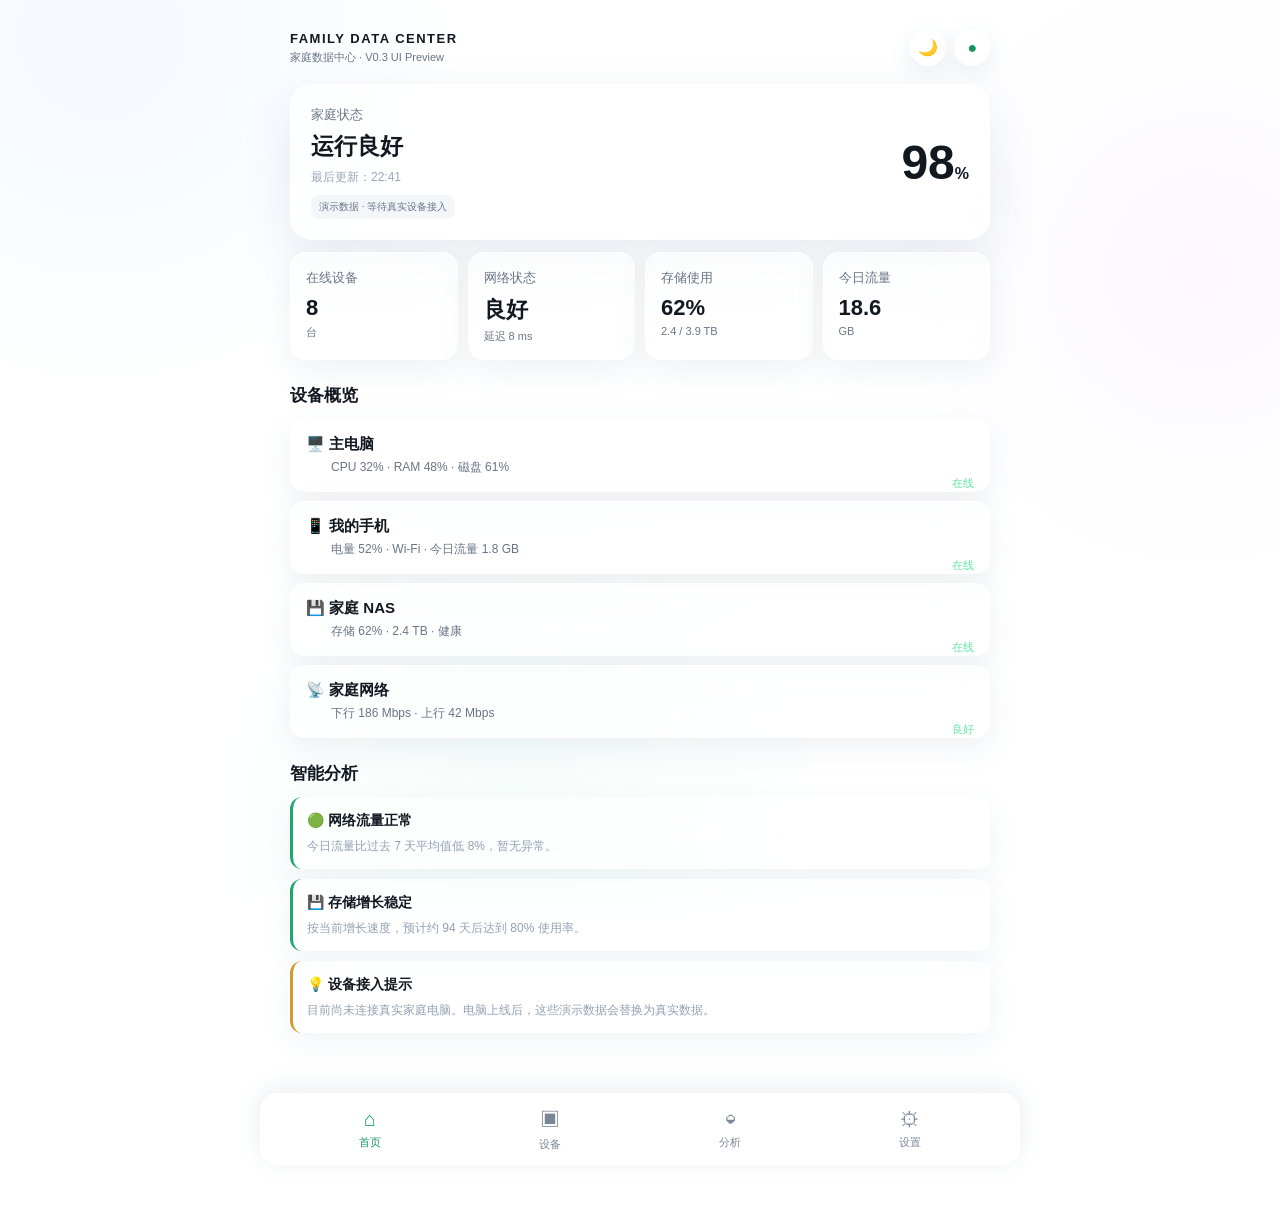
==== commit d89703b8: "fix preview theme asset versioning" ====
--- a/index.html
+++ b/index.html
@@ -1,6 +1,6 @@
 <!doctype html>
 <html lang="zh-CN">
-<head><meta charset="UTF-8" /><meta name="viewport" content="width=device-width, initial-scale=1, viewport-fit=cover" /><meta name="theme-color" content="#080c14" /><link rel="manifest" href="manifest.json" /><link rel="stylesheet" href="style.css" /><title>家庭数据中心</title></head>
+<head><meta charset="UTF-8" /><meta name="viewport" content="width=device-width, initial-scale=1, viewport-fit=cover" /><meta name="theme-color" content="#ffffff" /><link rel="manifest" href="manifest.json" /><link rel="stylesheet" href="style.css?v=20261012-glass" /><title>家庭数据中心</title></head>
 <body>
 <main class="app">
 <header class="top"><div><b>FAMILY DATA CENTER</b><span>家庭数据中心 · V0.3 UI Preview</span></div><div class="top-actions"><button id="theme-toggle" aria-label="切换日间模式" title="切换日间模式">☀️</button><button id="notify" aria-label="通知">●</button></div></header>
@@ -9,5 +9,5 @@
 <section id="device-detail" class="page"><button class="back-btn" data-back="devices">‹ 返回设备</button><div class="detail-head"><div><div id="detail-icon" class="detail-icon">🖥️</div><small id="detail-type">Windows PC</small><h1 id="detail-name">主电脑</h1><span class="online-badge">● 在线</span></div></div><div class="grid detail-stats"><article><small>CPU</small><b id="detail-cpu">32%</b><span>当前使用率</span></article><article><small>RAM</small><b id="detail-ram">48%</b><span>当前使用率</span></article><article><small>磁盘</small><b id="detail-disk">61%</b><span>当前使用率</span></article><article><small>今日流量</small><b id="detail-traffic">8.4 GB</b><span>上传 + 下载</span></article></div><div class="chart"><div class="chart-head"><b>最近 24 小时</b><span>CPU</span></div><div class="columns"><i style="height:32%"></i><i style="height:38%"></i><i style="height:27%"></i><i style="height:44%"></i><i style="height:52%"></i><i style="height:41%"></i><i style="height:35%"></i><i style="height:48%"></i><i style="height:37%"></i><i style="height:30%"></i><i style="height:43%"></i><i style="height:34%"></i></div></div><div class="detail-section"><h2>设备信息</h2><div class="info-list"><div>状态 <b>在线</b></div><div>首次接入 <b>今天</b></div><div>最后更新 <b id="detail-updated">刚刚</b></div><div>数据来源 <b>演示数据</b></div></div></div><div class="detail-section"><h2>智能判断</h2><div class="insight"><b>🟢 当前状态正常</b><p>CPU、内存和网络活动都在正常范围内，暂未发现异常。</p></div></div></section>
 <section id="analysis" class="page"><h1>分析</h1><p class="sub">家庭数据趋势与预测</p><div class="period"><button class="selected">24 小时</button><button>7 天</button><button>30 天</button></div><div class="chart"><div class="chart-head"><b>CPU 使用率</b><span>平均 37%</span></div><div class="columns"><i style="height:35%"></i><i style="height:42%"></i><i style="height:31%"></i><i style="height:28%"></i><i style="height:55%"></i><i style="height:47%"></i><i style="height:38%"></i><i style="height:32%"></i><i style="height:44%"></i><i style="height:36%"></i><i style="height:29%"></i><i style="height:41%"></i></div></div><div class="chart"><div class="chart-head"><b>网络流量</b><span>今日 18.6 GB</span></div><div class="network-line">▁▂▃▂▄▆▅▃▂▄▃▂▅▃</div></div><div class="grid stats"><article><small>平均 CPU</small><b>37%</b><span>正常</span></article><article><small>平均 RAM</small><b>45%</b><span>稳定</span></article><article><small>今日流量</small><b>18.6 GB</b><span>↓ 8%</span></article><article><small>在线时长</small><b>16.4 h</b><span>较昨日 +1.2 h</span></article></div><h2>存储预测</h2><div class="forecast"><div><small>当前使用</small><b>62%</b></div><div class="forecast-bar"><i style="width:62%"></i></div><p>预计 <strong>94 天</strong> 后达到 80% 使用率；约 <strong>8.6 个月</strong>后需要扩容。</p></div><h2>异常检测</h2><div class="warning">🟢 <b>暂无高优先级异常</b><span>最近检查：刚刚</span></div></section>
 <section id="settings" class="page"><h1>设置</h1><p class="sub">家庭数据中心配置</p><div class="settings"><div>👤 账户与家庭 <span>›</span></div><div>📱 数据源与设备 <span>›</span></div><div>🔄 同步设置 <span>自动</span></div><div>🔔 通知 <span>已开启</span></div><div>🤖 智能分析 <span>已开启</span></div><div>🔒 隐私与安全 <span>本地优先 ›</span></div><div>🗄️ 数据保存 <span>90 天</span></div><div>ℹ️ 关于 <span>V0.3</span></div></div><div class="privacy-note">🔐 真实家庭数据不会放入这个公开预览站。以后电脑采集的数据将保存在你的私有家庭数据中心。</div></section>
-</main><nav><button data-page="home" class="active">⌂<span>首页</span></button><button data-page="devices">▣<span>设备</span></button><button data-page="analysis">◒<span>分析</span></button><button data-page="settings">⚙<span>设置</span></button></nav><script src="app.js"></script>
+</main><nav><button data-page="home" class="active">⌂<span>首页</span></button><button data-page="devices">▣<span>设备</span></button><button data-page="analysis">◒<span>分析</span></button><button data-page="settings">⚙<span>设置</span></button></nav><script src="app.js?v=20261012-glass"></script>
 </body></html>
--- a/style.css
+++ b/style.css
@@ -1 +1,4 @@
-*{box-sizing:border-box}body{margin:0;background:#080c14;color:#eef3fb;font-family:-apple-system,BlinkMacSystemFont,"Segoe UI",sans-serif;padding-bottom:82px}.app{max-width:760px;margin:auto;padding:18px}.top{display:flex;justify-content:space-between;align-items:center;margin-bottom:18px}.top b{display:block;font-size:13px;letter-spacing:1.5px}.top span{display:block;font-size:11px;color:#8390a4;margin-top:4px}.top button{border:0;background:#151d2c;color:#61e6a7;border-radius:50%;width:36px;height:36px}.page{display:none}.page.active{display:block}h1{font-size:29px;margin:8px 0}h2{font-size:17px;margin:24px 0 12px}.sub,small{color:#8794a8;font-size:13px}.hero{display:flex;justify-content:space-between;align-items:center;background:linear-gradient(135deg,#131d2d,#0e1420);border:1px solid #202b3d;border-radius:22px;padding:20px;margin-bottom:12px}.hero h1{font-size:23px;margin:7px 0}.hero strong{font-size:48px}.hero em{font-size:16px;font-style:normal}.hero p{margin:0 0 9px;color:#9aa6b8;font-size:12px}.source-pill{display:inline-block;padding:5px 8px;border-radius:8px;background:#182335;color:#8492a7;font-size:10px}.grid{display:grid;grid-template-columns:1fr 1fr;gap:10px}.metrics article,.stats article,.detail-stats article{background:#101722;border:1px solid #1d2838;border-radius:16px;padding:15px}.metrics b,.stats b,.detail-stats b{display:block;font-size:22px;margin-top:8px}.metrics span,.stats span,.detail-stats span{color:#7e8ba0;font-size:11px;display:block;margin-top:4px}.list>div,.settings>div{background:#101722;border:1px solid #1d2838;border-radius:15px;padding:15px;margin:9px 0}.list .clickable,.device-card.clickable{cursor:pointer}.list strong{font-size:15px}.list span{display:block;color:#8794a8;font-size:12px;margin:5px 0 0 25px}.list i{float:right;color:#62e7a7;font-size:11px;font-style:normal}.insight{background:#111b29;border-left:3px solid #61e6a7;border-radius:12px;padding:14px;margin:10px 0}.warning-insight{border-left-color:#e5b85b}.insight b{font-size:14px}.insight p{color:#94a0b3;font-size:12px;margin:7px 0 0;line-height:1.5}.device-filter,.period{display:flex;gap:7px;overflow:auto;padding:3px 0 7px}.device-filter button,.period button{flex:none;border:1px solid #263348;background:#101722;color:#8e9bae;border-radius:9px;padding:7px 10px;font-size:11px}.device-filter .selected,.period .selected{color:#61e6a7;border-color:#37634f}.device-card,.chart,.forecast{background:#101722;border:1px solid #1d2838;border-radius:17px;padding:17px;margin:11px 0}.device-title{display:flex;justify-content:space-between;align-items:center}.device-title b{font-size:16px}.device-title i,.online-badge{color:#61e6a7;font-size:11px;font-style:normal}.device-card>small,.device-card p{color:#8d99ab;font-size:12px}.bars span{display:block;font-size:11px;color:#8d99ab;margin:11px 0}.bars span b{float:right;color:#b3bdca;font-size:11px}.bars i{display:block;height:7px;background:#61e6a7;border-radius:8px;margin-top:5px}.mini-grid{display:grid;grid-template-columns:1fr 1fr;gap:8px;margin-top:14px}.mini-grid span{background:#0b111b;border-radius:10px;padding:9px;color:#7f8da0;font-size:10px}.mini-grid b{display:block;color:#d7dee8;font-size:12px;margin-top:3px}.tap-hint{margin-top:12px;color:#61e6a7;font-size:11px;text-align:right}.muted-card{opacity:.75}.back-btn{border:0;background:#101722;color:#9aa7b9;border-radius:10px;padding:8px 11px;font-size:12px;margin-bottom:18px}.detail-head{background:linear-gradient(135deg,#131d2d,#0e1420);border:1px solid #202b3d;border-radius:18px;padding:18px;margin-bottom:12px}.detail-icon{font-size:32px;margin-bottom:5px}.detail-head h1{margin:3px 0 8px}.detail-section h2{margin-top:22px}.info-list{background:#101722;border:1px solid #1d2838;border-radius:15px;overflow:hidden}.info-list div{display:flex;justify-content:space-between;padding:13px 15px;border-bottom:1px solid #1d2838;color:#7f8da0;font-size:12px}.info-list div:last-child{border-bottom:0}.info-list b{color:#d4dce6;font-weight:500}.chart-head{display:flex;justify-content:space-between;align-items:center}.columns{height:130px;margin-top:15px;display:flex;align-items:flex-end;gap:6px;background:repeating-linear-gradient(to top,#1c2737 0 1px,transparent 1px 32px);padding:0 3px}.columns i{display:block;flex:1;min-height:8px;background:#61e6a7;border-radius:5px 5px 1px 1px}.network-line{font-size:34px;letter-spacing:4px;color:#61e6a7;overflow:hidden;margin-top:14px;line-height:1}.forecast>div:first-child{display:flex;justify-content:space-between;align-items:center}.forecast b{font-size:22px}.forecast-bar{height:9px;background:#1d2939;border-radius:8px;margin:14px 0 10px;overflow:hidden}.forecast-bar i{display:block;height:100%;background:#61e6a7;border-radius:8px}.forecast p{color:#8d99ab;font-size:12px;line-height:1.5}.warning{padding:14px;border-radius:14px;background:#111a26;color:#8fa0b5;margin-top:12px}.warning span{display:block;font-size:10px;margin-top:6px;color:#69778b}.settings span{float:right;color:#7f8ca0;font-size:12px}.privacy-note{margin-top:14px;padding:13px;border-radius:12px;background:#101722;color:#7f8da0;font-size:11px;line-height:1.5}nav{position:fixed;bottom:0;left:0;right:0;height:72px;background:rgba(9,13,21,.97);border-top:1px solid #1d2737;display:flex;justify-content:center;z-index:5}nav button{width:25%;max-width:180px;border:0;background:none;color:#778398;font-size:20px}nav button span{display:block;font-size:11px;margin-top:4px}nav button.active{color:#61e6a7}@media(max-width:699px){.page{padding-bottom:18px}.detail-stats{margin-bottom:12px}.chart{margin-bottom:14px}}@media(min-width:700px){.grid.metrics{grid-template-columns:repeat(4,1fr)}body{padding-bottom:20px}.app{padding:30px}.page{min-height:650px}nav{position:static;border:1px solid #1d2737;border-radius:18px;margin:20px auto;max-width:760px}}+*{box-sizing:border-box}body{margin:0;background:#080c14;color:#eef3fb;font-family:-apple-system,BlinkMacSystemFont,"Segoe UI",sans-serif;padding-bottom:82px}.app{max-width:760px;margin:auto;padding:18px}.top{display:flex;justify-content:space-between;align-items:center;margin-bottom:18px}.top b{display:block;font-size:13px;letter-spacing:1.5px}.top span{display:block;font-size:11px;color:#8390a4;margin-top:4px}.top-actions{display:flex;gap:8px;align-items:center}.top button{border:0;background:#151d2c;color:#61e6a7;border-radius:50%;width:36px;height:36px;font-size:16px}.page{display:none}.page.active{display:block}h1{font-size:29px;margin:8px 0}h2{font-size:17px;margin:24px 0 12px}.sub,small{color:#8794a8;font-size:13px}.hero{display:flex;justify-content:space-between;align-items:center;background:linear-gradient(135deg,#131d2d,#0e1420);border:1px solid #202b3d;border-radius:22px;padding:20px;margin-bottom:12px}.hero h1{font-size:23px;margin:7px 0}.hero strong{font-size:48px}.hero em{font-size:16px;font-style:normal}.hero p{margin:0 0 9px;color:#9aa6b8;font-size:12px}.source-pill{display:inline-block;padding:5px 8px;border-radius:8px;background:#182335;color:#8492a7;font-size:10px}.grid{display:grid;grid-template-columns:1fr 1fr;gap:10px}.metrics article,.stats article,.detail-stats article{background:#101722;border:1px solid #1d2838;border-radius:16px;padding:15px}.metrics b,.stats b,.detail-stats b{display:block;font-size:22px;margin-top:8px}.metrics span,.stats span,.detail-stats span{color:#7e8ba0;font-size:11px;display:block;margin-top:4px}.list>div,.settings>div{background:#101722;border:1px solid #1d2838;border-radius:15px;padding:15px;margin:9px 0}.list .clickable,.device-card.clickable{cursor:pointer}.list strong{font-size:15px}.list span{display:block;color:#8794a8;font-size:12px;margin:5px 0 0 25px}.list i{float:right;color:#62e7a7;font-size:11px;font-style:normal}.insight{background:#111b29;border-left:3px solid #61e6a7;border-radius:12px;padding:14px;margin:10px 0}.warning-insight{border-left-color:#e5b85b}.insight b{font-size:14px}.insight p{color:#94a0b3;font-size:12px;margin:7px 0 0;line-height:1.5}.device-filter,.period{display:flex;gap:7px;overflow:auto;padding:3px 0 7px}.device-filter button,.period button{flex:none;border:1px solid #263348;background:#101722;color:#8e9bae;border-radius:9px;padding:7px 10px;font-size:11px}.device-filter .selected,.period .selected{color:#61e6a7;border-color:#37634f}.device-card,.chart,.forecast{background:#101722;border:1px solid #1d2838;border-radius:17px;padding:17px;margin:11px 0}.device-title{display:flex;justify-content:space-between;align-items:center}.device-title b{font-size:16px}.device-title i,.online-badge{color:#61e6a7;font-size:11px;font-style:normal}.device-card>small,.device-card p{color:#8d99ab;font-size:12px}.bars span{display:block;font-size:11px;color:#8d99ab;margin:11px 0}.bars span b{float:right;color:#b3bdca;font-size:11px}.bars i{display:block;height:7px;background:#61e6a7;border-radius:8px;margin-top:5px}.mini-grid{display:grid;grid-template-columns:1fr 1fr;gap:8px;margin-top:14px}.mini-grid span{background:#0b111b;border-radius:10px;padding:9px;color:#7f8da0;font-size:10px}.mini-grid b{display:block;color:#d7dee8;font-size:12px;margin-top:3px}.tap-hint{margin-top:12px;color:#61e6a7;font-size:11px;text-align:right}.muted-card{opacity:.75}.back-btn{border:0;background:#101722;color:#9aa7b9;border-radius:10px;padding:8px 11px;font-size:12px;margin-bottom:18px}.detail-head{background:linear-gradient(135deg,#131d2d,#0e1420);border:1px solid #202b3d;border-radius:18px;padding:18px;margin-bottom:12px}.detail-icon{font-size:32px;margin-bottom:5px}.detail-head h1{margin:3px 0 8px}.detail-section h2{margin-top:22px}.info-list{background:#101722;border:1px solid #1d2838;border-radius:15px;overflow:hidden}.info-list div{display:flex;justify-content:space-between;padding:13px 15px;border-bottom:1px solid #1d2838;color:#7f8da0;font-size:12px}.info-list div:last-child{border-bottom:0}.info-list b{color:#d4dce6;font-weight:500}.chart-head{display:flex;justify-content:space-between;align-items:center}.columns{height:130px;margin-top:15px;display:flex;align-items:flex-end;gap:6px;background:repeating-linear-gradient(to top,#1c2737 0 1px,transparent 1px 32px);padding:0 3px}.columns i{display:block;flex:1;min-height:8px;background:#61e6a7;border-radius:5px 5px 1px 1px}.network-line{font-size:34px;letter-spacing:4px;color:#61e6a7;overflow:hidden;margin-top:14px;line-height:1}.forecast>div:first-child{display:flex;justify-content:space-between;align-items:center}.forecast b{font-size:22px}.forecast-bar{height:9px;background:#1d2939;border-radius:8px;margin:14px 0 10px;overflow:hidden}.forecast-bar i{display:block;height:100%;background:#61e6a7;border-radius:8px}.forecast p{color:#8d99ab;font-size:12px;line-height:1.5}.warning{padding:14px;border-radius:14px;background:#111a26;color:#8fa0b5;margin-top:12px}.warning span{display:block;font-size:10px;margin-top:6px;color:#69778b}.settings span{float:right;color:#7f8ca0;font-size:12px}.privacy-note{margin-top:14px;padding:13px;border-radius:12px;background:#101722;color:#7f8da0;font-size:11px;line-height:1.5}nav{position:fixed;bottom:0;left:0;right:0;height:72px;background:rgba(9,13,21,.97);border-top:1px solid #1d2737;display:flex;justify-content:center;z-index:5}nav button{width:25%;max-width:180px;border:0;background:none;color:#778398;font-size:20px}nav button span{display:block;font-size:11px;margin-top:4px}nav button.active{color:#61e6a7}@media(max-width:699px){.page{padding-bottom:18px}.detail-stats{margin-bottom:12px}.chart{margin-bottom:14px}}@media(min-width:700px){.grid.metrics{grid-template-columns:repeat(4,1fr)}body{padding-bottom:20px}.app{padding:30px}.page{min-height:650px}nav{position:static;border:1px solid #1d2737;border-radius:18px;margin:20px auto;max-width:760px}}
+
+/* Day mode: pure white background + frosted glass cards. */
+body.light-theme{background:#fff;color:#111820;background-image:radial-gradient(circle at 8% 4%,rgba(100,160,255,.07),transparent 25%),radial-gradient(circle at 94% 30%,rgba(183,142,255,.06),transparent 23%),radial-gradient(circle at 40% 92%,rgba(82,211,170,.05),transparent 28%);background-attachment:fixed}.light-theme .top span,.light-theme .sub,.light-theme small,.light-theme .metrics span,.light-theme .stats span,.light-theme .detail-stats span,.light-theme .list span,.light-theme .device-card>small,.light-theme .device-card p,.light-theme .settings span,.light-theme .privacy-note,.light-theme .chart-head span,.light-theme .warning{color:#697586}.light-theme .top button{background:rgba(255,255,255,.65);color:#15945d;border:1px solid rgba(255,255,255,.9);box-shadow:0 8px 24px rgba(80,110,140,.12);backdrop-filter:blur(24px);-webkit-backdrop-filter:blur(24px)}.light-theme .hero,.light-theme .detail-head{background:rgba(255,255,255,.58);border-color:rgba(255,255,255,.9);box-shadow:0 18px 50px rgba(90,120,150,.14);backdrop-filter:blur(28px);-webkit-backdrop-filter:blur(28px)}.light-theme .metrics article,.light-theme .stats article,.light-theme .detail-stats article,.light-theme .list>div,.light-theme .settings>div,.light-theme .theme-setting,.light-theme .device-card,.light-theme .chart,.light-theme .forecast,.light-theme .info-list{background:rgba(255,255,255,.58);border-color:rgba(255,255,255,.9);box-shadow:0 10px 30px rgba(90,120,150,.10);backdrop-filter:blur(24px);-webkit-backdrop-filter:blur(24px)}.light-theme .insight,.light-theme .warning{background:rgba(255,255,255,.58);border-color:rgba(255,255,255,.9);box-shadow:0 10px 30px rgba(90,120,150,.08);backdrop-filter:blur(24px);-webkit-backdrop-filter:blur(24px)}.light-theme .insight{border-left-color:#21a66b}.light-theme .warning-insight{border-left-color:#d49a32}.light-theme .theme-setting{background:rgba(255,255,255,.58)}.light-theme .theme-options button{background:rgba(255,255,255,.65);border-color:rgba(205,215,226,.75);color:#526176}.light-theme .theme-options button.selected{color:#128c58;border-color:#7bc9a5;background:rgba(238,250,244,.82)}.light-theme .device-filter button,.light-theme .period button{background:rgba(255,255,255,.65);border-color:rgba(205,215,226,.75);color:#617087;backdrop-filter:blur(18px);-webkit-backdrop-filter:blur(18px)}.light-theme .device-filter .selected,.light-theme .period .selected{color:#128c58;border-color:#7bc9a5;background:rgba(238,250,244,.82)}.light-theme .back-btn{background:rgba(255,255,255,.65);color:#5e6b7c;border:1px solid rgba(205,215,226,.75);backdrop-filter:blur(18px);-webkit-backdrop-filter:blur(18px)}.light-theme .mini-grid span{background:rgba(244,247,250,.65);color:#687587}.light-theme .mini-grid b{color:#273240}.light-theme .info-list div{border-bottom-color:rgba(210,218,226,.7);color:#687587}.light-theme .info-list b{color:#26313d}.light-theme .columns{background:repeating-linear-gradient(to top,rgba(215,222,230,.75) 0 1px,transparent 1px 32px)}.light-theme .forecast-bar{background:rgba(225,230,235,.8)}.light-theme .privacy-note{background:rgba(255,255,255,.58)}.light-theme nav{background:rgba(255,255,255,.62);border-color:rgba(255,255,255,.9);box-shadow:0 -4px 24px rgba(80,110,140,.12);backdrop-filter:blur(28px);-webkit-backdrop-filter:blur(28px)}.light-theme nav button{color:#7a8797}.light-theme nav button.active{color:#15945d}.light-theme .source-pill{background:rgba(240,244,248,.72);color:#687587}.light-theme .network-line{color:#15945d}.light-theme .bars span b{color:#536173}
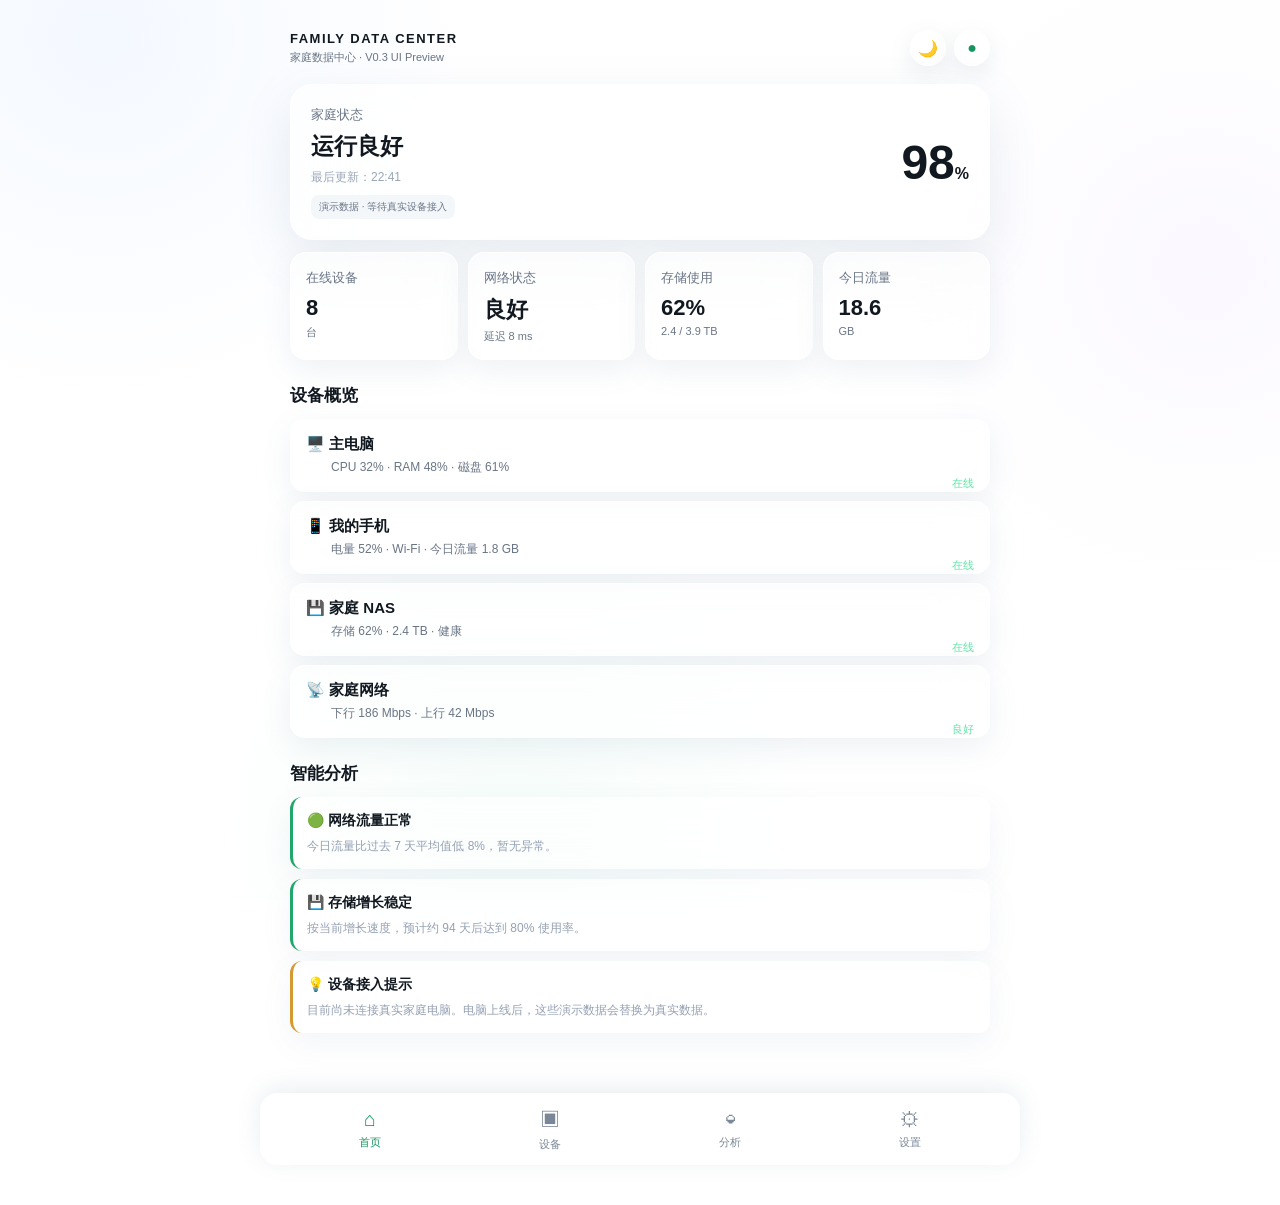
==== commit 33811a7d: "force fresh preview assets for theme fix" ====
--- a/index.html
+++ b/index.html
@@ -1,6 +1,6 @@
 <!doctype html>
 <html lang="zh-CN">
-<head><meta charset="UTF-8" /><meta name="viewport" content="width=device-width, initial-scale=1, viewport-fit=cover" /><meta name="theme-color" content="#ffffff" /><link rel="manifest" href="manifest.json" /><link rel="stylesheet" href="style.css?v=20261012-glass" /><title>家庭数据中心</title></head>
+<head><meta charset="UTF-8" /><meta name="viewport" content="width=device-width, initial-scale=1, viewport-fit=cover" /><meta name="theme-color" content="#ffffff" /><link rel="manifest" href="manifest.json" /><link rel="stylesheet" href="style.css?v=20261012-glass6" /><title>家庭数据中心</title></head>
 <body>
 <main class="app">
 <header class="top"><div><b>FAMILY DATA CENTER</b><span>家庭数据中心 · V0.3 UI Preview</span></div><div class="top-actions"><button id="theme-toggle" aria-label="切换日间模式" title="切换日间模式">☀️</button><button id="notify" aria-label="通知">●</button></div></header>
@@ -9,5 +9,5 @@
 <section id="device-detail" class="page"><button class="back-btn" data-back="devices">‹ 返回设备</button><div class="detail-head"><div><div id="detail-icon" class="detail-icon">🖥️</div><small id="detail-type">Windows PC</small><h1 id="detail-name">主电脑</h1><span class="online-badge">● 在线</span></div></div><div class="grid detail-stats"><article><small>CPU</small><b id="detail-cpu">32%</b><span>当前使用率</span></article><article><small>RAM</small><b id="detail-ram">48%</b><span>当前使用率</span></article><article><small>磁盘</small><b id="detail-disk">61%</b><span>当前使用率</span></article><article><small>今日流量</small><b id="detail-traffic">8.4 GB</b><span>上传 + 下载</span></article></div><div class="chart"><div class="chart-head"><b>最近 24 小时</b><span>CPU</span></div><div class="columns"><i style="height:32%"></i><i style="height:38%"></i><i style="height:27%"></i><i style="height:44%"></i><i style="height:52%"></i><i style="height:41%"></i><i style="height:35%"></i><i style="height:48%"></i><i style="height:37%"></i><i style="height:30%"></i><i style="height:43%"></i><i style="height:34%"></i></div></div><div class="detail-section"><h2>设备信息</h2><div class="info-list"><div>状态 <b>在线</b></div><div>首次接入 <b>今天</b></div><div>最后更新 <b id="detail-updated">刚刚</b></div><div>数据来源 <b>演示数据</b></div></div></div><div class="detail-section"><h2>智能判断</h2><div class="insight"><b>🟢 当前状态正常</b><p>CPU、内存和网络活动都在正常范围内，暂未发现异常。</p></div></div></section>
 <section id="analysis" class="page"><h1>分析</h1><p class="sub">家庭数据趋势与预测</p><div class="period"><button class="selected">24 小时</button><button>7 天</button><button>30 天</button></div><div class="chart"><div class="chart-head"><b>CPU 使用率</b><span>平均 37%</span></div><div class="columns"><i style="height:35%"></i><i style="height:42%"></i><i style="height:31%"></i><i style="height:28%"></i><i style="height:55%"></i><i style="height:47%"></i><i style="height:38%"></i><i style="height:32%"></i><i style="height:44%"></i><i style="height:36%"></i><i style="height:29%"></i><i style="height:41%"></i></div></div><div class="chart"><div class="chart-head"><b>网络流量</b><span>今日 18.6 GB</span></div><div class="network-line">▁▂▃▂▄▆▅▃▂▄▃▂▅▃</div></div><div class="grid stats"><article><small>平均 CPU</small><b>37%</b><span>正常</span></article><article><small>平均 RAM</small><b>45%</b><span>稳定</span></article><article><small>今日流量</small><b>18.6 GB</b><span>↓ 8%</span></article><article><small>在线时长</small><b>16.4 h</b><span>较昨日 +1.2 h</span></article></div><h2>存储预测</h2><div class="forecast"><div><small>当前使用</small><b>62%</b></div><div class="forecast-bar"><i style="width:62%"></i></div><p>预计 <strong>94 天</strong> 后达到 80% 使用率；约 <strong>8.6 个月</strong>后需要扩容。</p></div><h2>异常检测</h2><div class="warning">🟢 <b>暂无高优先级异常</b><span>最近检查：刚刚</span></div></section>
 <section id="settings" class="page"><h1>设置</h1><p class="sub">家庭数据中心配置</p><div class="settings"><div>👤 账户与家庭 <span>›</span></div><div>📱 数据源与设备 <span>›</span></div><div>🔄 同步设置 <span>自动</span></div><div>🔔 通知 <span>已开启</span></div><div>🤖 智能分析 <span>已开启</span></div><div>🔒 隐私与安全 <span>本地优先 ›</span></div><div>🗄️ 数据保存 <span>90 天</span></div><div>ℹ️ 关于 <span>V0.3</span></div></div><div class="privacy-note">🔐 真实家庭数据不会放入这个公开预览站。以后电脑采集的数据将保存在你的私有家庭数据中心。</div></section>
-</main><nav><button data-page="home" class="active">⌂<span>首页</span></button><button data-page="devices">▣<span>设备</span></button><button data-page="analysis">◒<span>分析</span></button><button data-page="settings">⚙<span>设置</span></button></nav><script src="app.js?v=20261012-glass"></script>
+</main><nav><button data-page="home" class="active">⌂<span>首页</span></button><button data-page="devices">▣<span>设备</span></button><button data-page="analysis">◒<span>分析</span></button><button data-page="settings">⚙<span>设置</span></button></nav><script src="app.js?v=20261012-glass6"></script>
 </body></html>
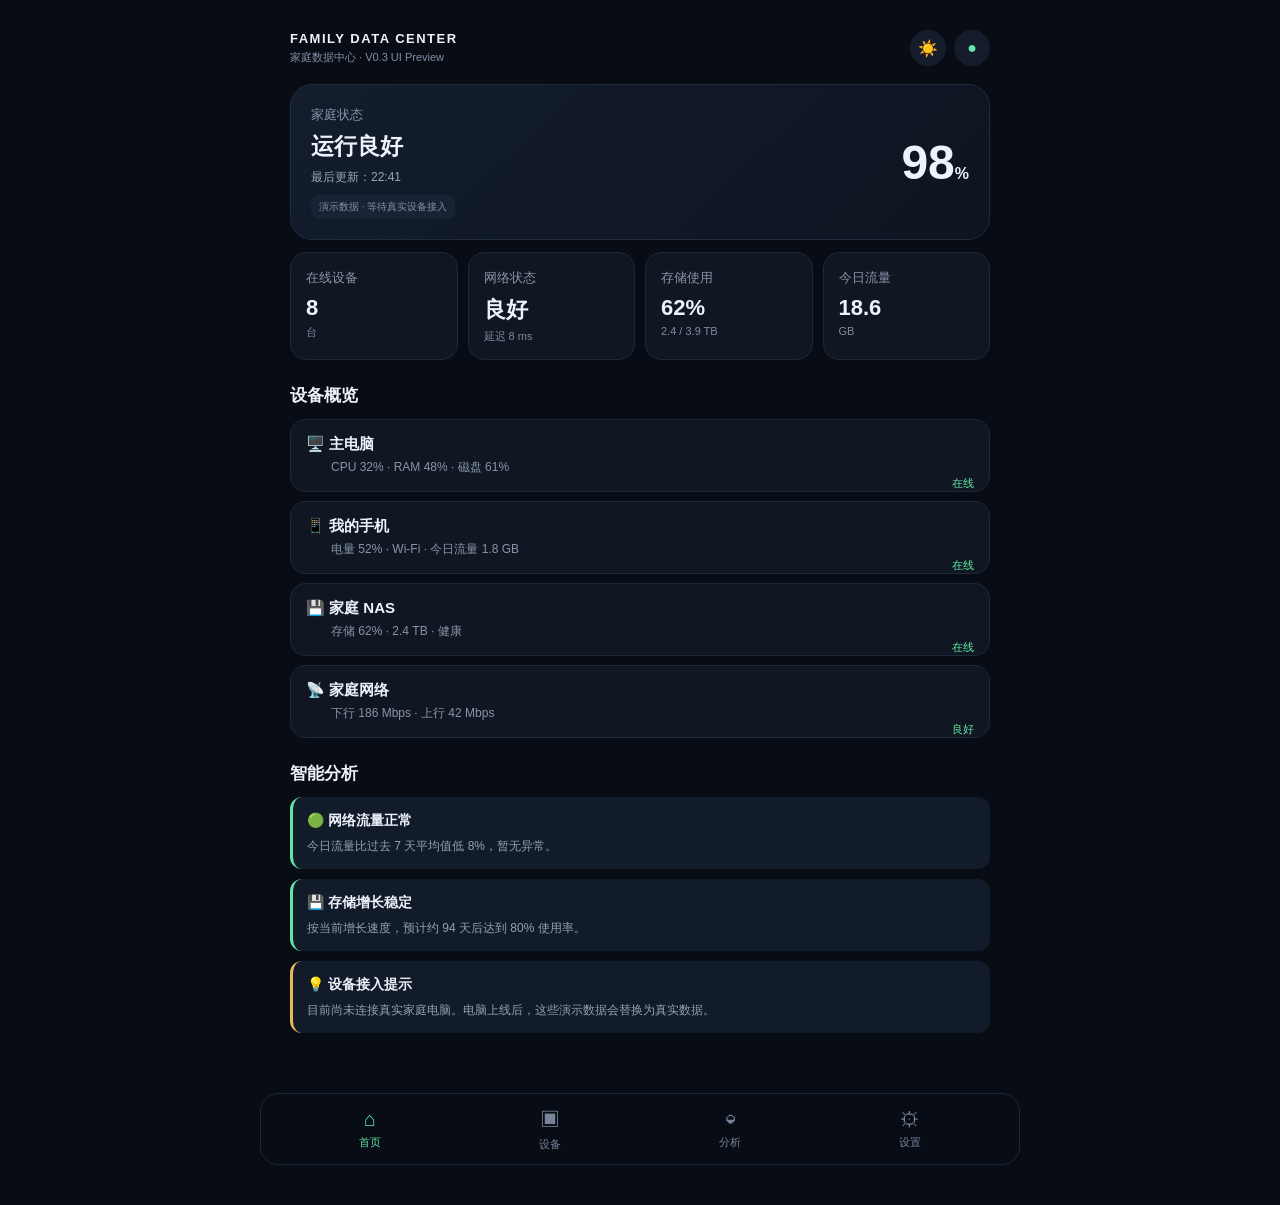
==== commit 30662b39: "Bump theme asset version" ====
--- a/index.html
+++ b/index.html
@@ -1,6 +1,6 @@
 <!doctype html>
 <html lang="zh-CN">
-<head><meta charset="UTF-8" /><meta name="viewport" content="width=device-width, initial-scale=1, viewport-fit=cover" /><meta name="theme-color" content="#ffffff" /><link rel="manifest" href="manifest.json" /><link rel="stylesheet" href="style.css?v=20261012-glass6" /><title>家庭数据中心</title></head>
+<head><meta charset="UTF-8" /><meta name="viewport" content="width=device-width, initial-scale=1, viewport-fit=cover" /><meta name="theme-color" content="#ffffff" /><link rel="manifest" href="manifest.json" /><link rel="stylesheet" href="style.css?v=20261012-glass7" /><title>家庭数据中心</title></head>
 <body>
 <main class="app">
 <header class="top"><div><b>FAMILY DATA CENTER</b><span>家庭数据中心 · V0.3 UI Preview</span></div><div class="top-actions"><button id="theme-toggle" aria-label="切换日间模式" title="切换日间模式">☀️</button><button id="notify" aria-label="通知">●</button></div></header>
@@ -9,5 +9,5 @@
 <section id="device-detail" class="page"><button class="back-btn" data-back="devices">‹ 返回设备</button><div class="detail-head"><div><div id="detail-icon" class="detail-icon">🖥️</div><small id="detail-type">Windows PC</small><h1 id="detail-name">主电脑</h1><span class="online-badge">● 在线</span></div></div><div class="grid detail-stats"><article><small>CPU</small><b id="detail-cpu">32%</b><span>当前使用率</span></article><article><small>RAM</small><b id="detail-ram">48%</b><span>当前使用率</span></article><article><small>磁盘</small><b id="detail-disk">61%</b><span>当前使用率</span></article><article><small>今日流量</small><b id="detail-traffic">8.4 GB</b><span>上传 + 下载</span></article></div><div class="chart"><div class="chart-head"><b>最近 24 小时</b><span>CPU</span></div><div class="columns"><i style="height:32%"></i><i style="height:38%"></i><i style="height:27%"></i><i style="height:44%"></i><i style="height:52%"></i><i style="height:41%"></i><i style="height:35%"></i><i style="height:48%"></i><i style="height:37%"></i><i style="height:30%"></i><i style="height:43%"></i><i style="height:34%"></i></div></div><div class="detail-section"><h2>设备信息</h2><div class="info-list"><div>状态 <b>在线</b></div><div>首次接入 <b>今天</b></div><div>最后更新 <b id="detail-updated">刚刚</b></div><div>数据来源 <b>演示数据</b></div></div></div><div class="detail-section"><h2>智能判断</h2><div class="insight"><b>🟢 当前状态正常</b><p>CPU、内存和网络活动都在正常范围内，暂未发现异常。</p></div></div></section>
 <section id="analysis" class="page"><h1>分析</h1><p class="sub">家庭数据趋势与预测</p><div class="period"><button class="selected">24 小时</button><button>7 天</button><button>30 天</button></div><div class="chart"><div class="chart-head"><b>CPU 使用率</b><span>平均 37%</span></div><div class="columns"><i style="height:35%"></i><i style="height:42%"></i><i style="height:31%"></i><i style="height:28%"></i><i style="height:55%"></i><i style="height:47%"></i><i style="height:38%"></i><i style="height:32%"></i><i style="height:44%"></i><i style="height:36%"></i><i style="height:29%"></i><i style="height:41%"></i></div></div><div class="chart"><div class="chart-head"><b>网络流量</b><span>今日 18.6 GB</span></div><div class="network-line">▁▂▃▂▄▆▅▃▂▄▃▂▅▃</div></div><div class="grid stats"><article><small>平均 CPU</small><b>37%</b><span>正常</span></article><article><small>平均 RAM</small><b>45%</b><span>稳定</span></article><article><small>今日流量</small><b>18.6 GB</b><span>↓ 8%</span></article><article><small>在线时长</small><b>16.4 h</b><span>较昨日 +1.2 h</span></article></div><h2>存储预测</h2><div class="forecast"><div><small>当前使用</small><b>62%</b></div><div class="forecast-bar"><i style="width:62%"></i></div><p>预计 <strong>94 天</strong> 后达到 80% 使用率；约 <strong>8.6 个月</strong>后需要扩容。</p></div><h2>异常检测</h2><div class="warning">🟢 <b>暂无高优先级异常</b><span>最近检查：刚刚</span></div></section>
 <section id="settings" class="page"><h1>设置</h1><p class="sub">家庭数据中心配置</p><div class="settings"><div>👤 账户与家庭 <span>›</span></div><div>📱 数据源与设备 <span>›</span></div><div>🔄 同步设置 <span>自动</span></div><div>🔔 通知 <span>已开启</span></div><div>🤖 智能分析 <span>已开启</span></div><div>🔒 隐私与安全 <span>本地优先 ›</span></div><div>🗄️ 数据保存 <span>90 天</span></div><div>ℹ️ 关于 <span>V0.3</span></div></div><div class="privacy-note">🔐 真实家庭数据不会放入这个公开预览站。以后电脑采集的数据将保存在你的私有家庭数据中心。</div></section>
-</main><nav><button data-page="home" class="active">⌂<span>首页</span></button><button data-page="devices">▣<span>设备</span></button><button data-page="analysis">◒<span>分析</span></button><button data-page="settings">⚙<span>设置</span></button></nav><script src="app.js?v=20261012-glass6"></script>
+</main><nav><button data-page="home" class="active">⌂<span>首页</span></button><button data-page="devices">▣<span>设备</span></button><button data-page="analysis">◒<span>分析</span></button><button data-page="settings">⚙<span>设置</span></button></nav><script src="app.js?v=20261012-glass7"></script>
 </body></html>
